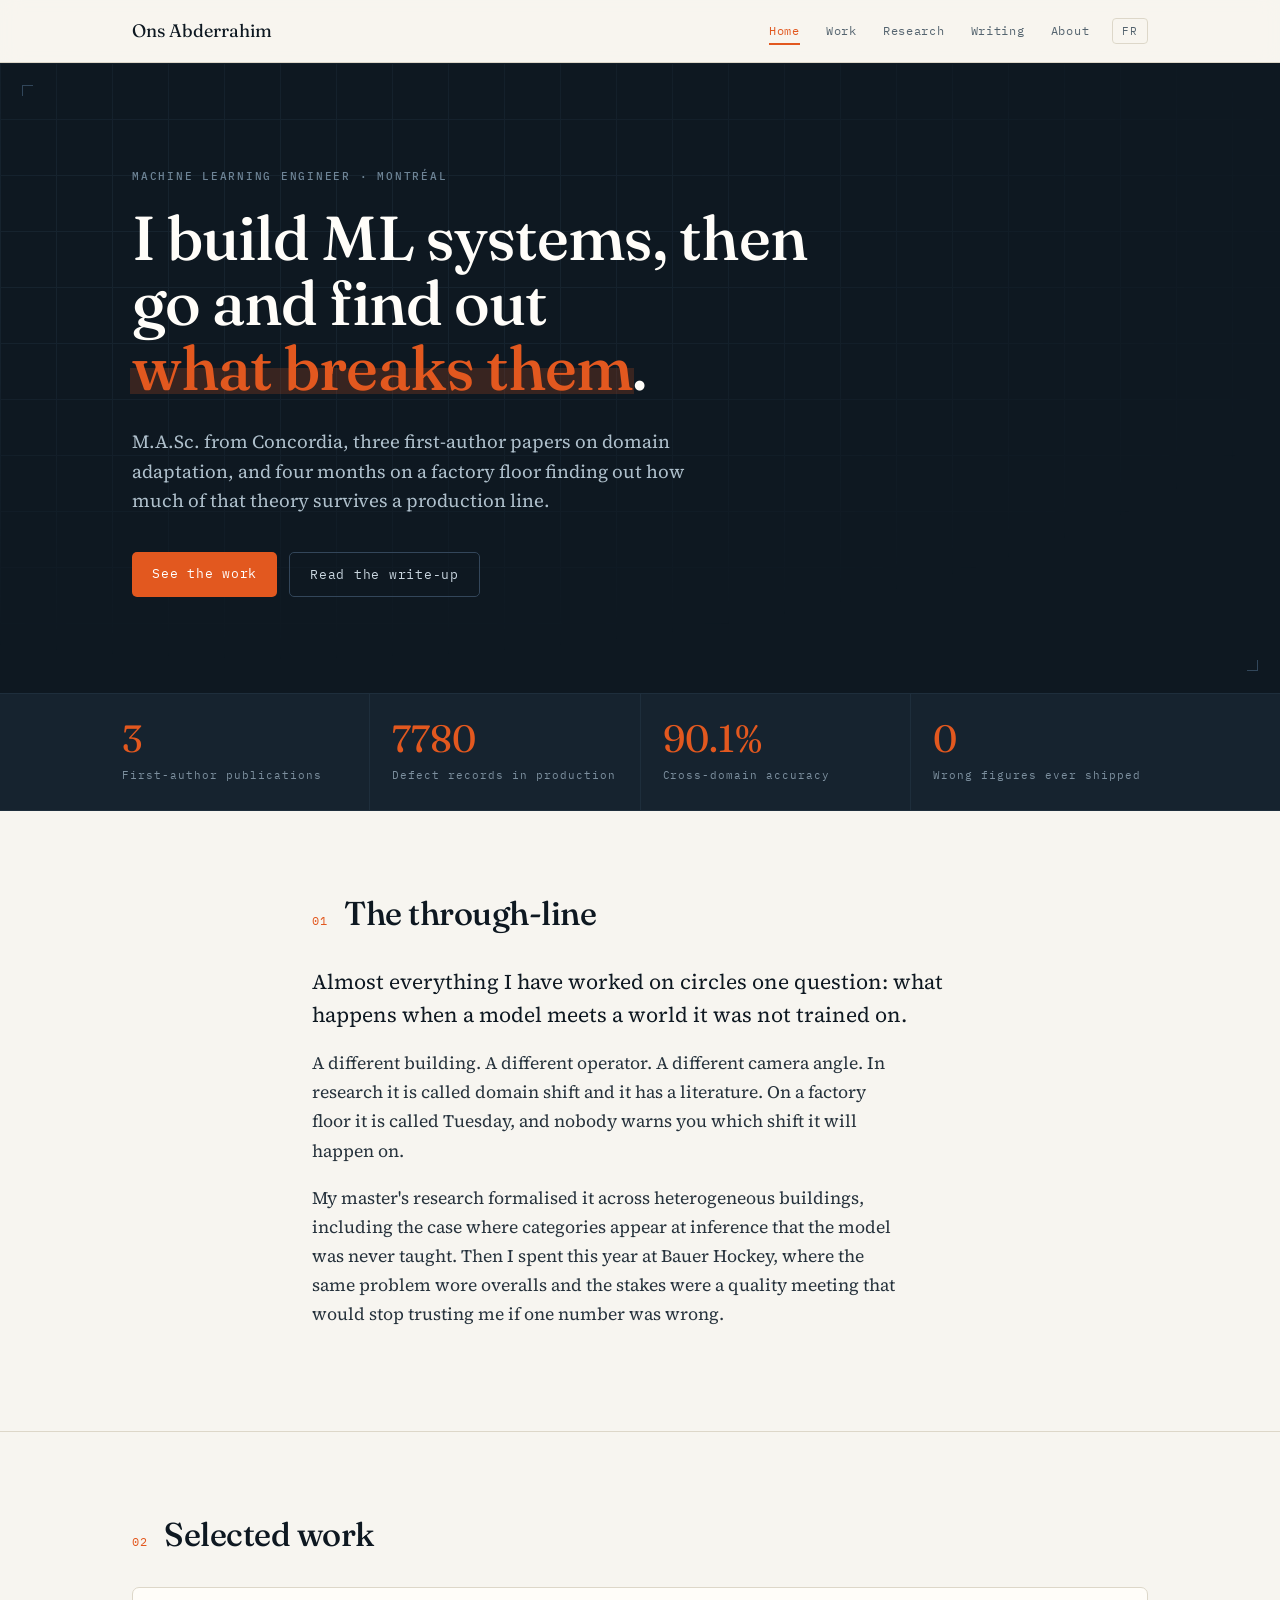
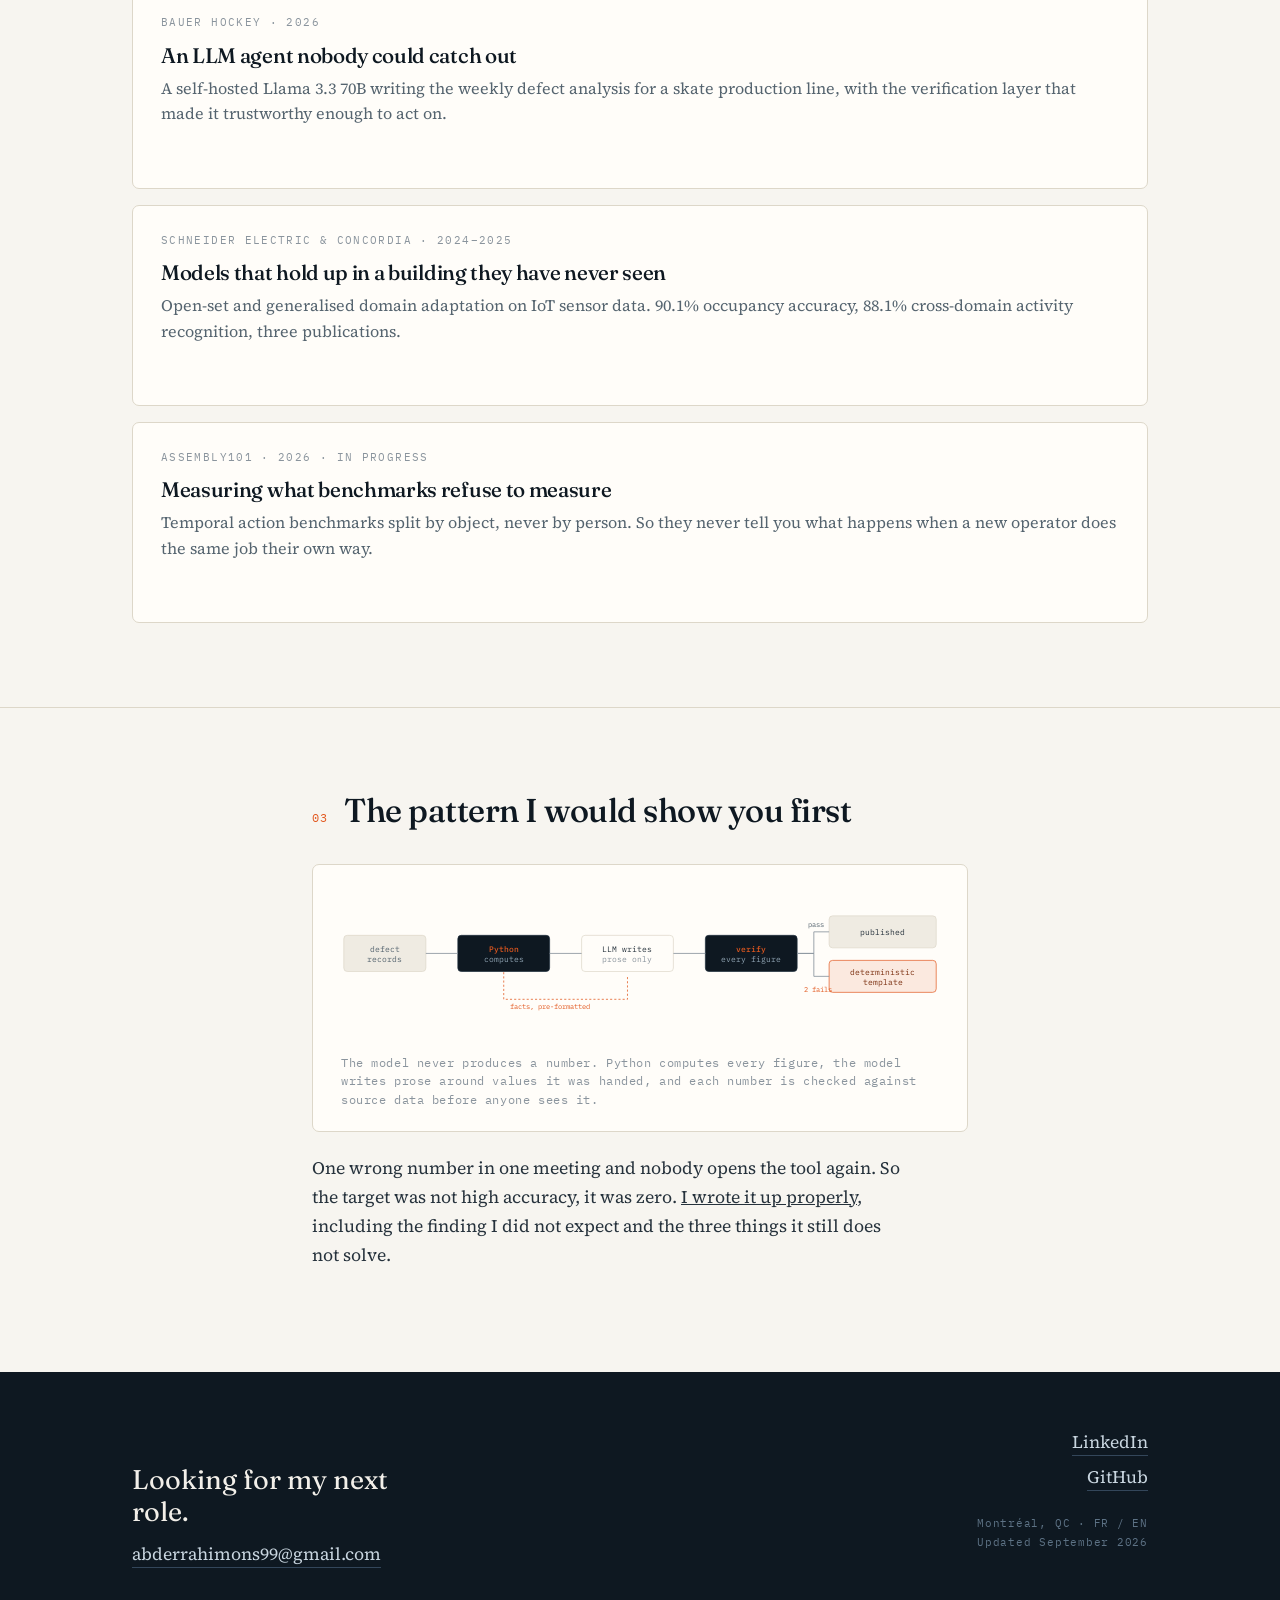
==== index.html @ 412c0dac "Add files via upload" ====
<!DOCTYPE html><html lang="en"><head>
<meta charset="utf-8"><meta name="viewport" content="width=device-width,initial-scale=1">
<title>Ons Abderrahim, Machine Learning Engineer</title><meta name="description" content="ML engineer in Montréal. Domain adaptation research, LLM systems in production, computer vision on factory floors.">
<link rel="preconnect" href="https://fonts.googleapis.com"><link rel="preconnect" href="https://fonts.gstatic.com" crossorigin>
<link href="https://fonts.googleapis.com/css2?family=Fraunces:opsz,wght@9..144,400..600&family=IBM+Plex+Mono:wght@400;500&family=Source+Serif+4:opsz,wght@8..60,400;600&display=swap" rel="stylesheet">
<link rel="stylesheet" href="style.css"></head><body>
<header class="head"><div class="wrap">
  <a class="brand" href="index.html">Ons Abderrahim</a>
  <nav class="nav">
    <a href="index.html">Home</a><a href="work.html">Work</a><a href="research.html">Research</a>
    <a href="writing.html">Writing</a><a href="about.html">About</a>
    <button id="lang">FR</button>
  </nav>
</div></header>
<section class="hero"><span class="tick tl"></span><span class="tick br"></span><div class="wrap">
  <p class="lab" data-en>Machine learning engineer &middot; Montréal</p>
  <p class="lab" data-fr>Ingénieure en apprentissage automatique &middot; Montréal</p>
  <h1 data-en>I build ML systems, then go and find out <span class="sw">what breaks them</span>.</h1>
  <h1 data-fr>Je construis des systèmes ML, puis je vais découvrir <span class="sw">ce qui les casse</span>.</h1>
  <p class="dek" data-en>M.A.Sc. from Concordia, three first-author papers on domain adaptation, and four months on a factory floor finding out how much of that theory survives a production line.</p>
  <p class="dek" data-fr>M.A.Sc. de Concordia, trois publications en première auteure sur l'adaptation de domaine, et quatre mois sur un plancher d'usine à constater ce qui survit d'une telle théorie face à une ligne de production.</p>
  <div class="cta">
    <a class="btn btn-a" href="work.html" data-en>See the work</a><a class="btn btn-a" href="work.html" data-fr>Voir les travaux</a>
    <a class="btn btn-b" href="writing.html" data-en>Read the write-up</a><a class="btn btn-b" href="writing.html" data-fr>Lire l'article</a>
  </div>
</div></section>

<section class="stats" style="padding:0"><div class="wrap" style="padding-left:0;padding-right:0"><div class="grid">
  <div class="stat"><div class="n"><span data-to="3">3</span></div><div class="t" data-en>First-author publications</div><div class="t" data-fr>Publications, première auteure</div></div>
  <div class="stat"><div class="n"><span data-to="7780">7,780</span></div><div class="t" data-en>Defect records in production</div><div class="t" data-fr>Enregistrements en production</div></div>
  <div class="stat"><div class="n"><span data-to="90.1" data-suf="%">90.1%</span></div><div class="t" data-en>Cross-domain accuracy</div><div class="t" data-fr>Précision inter-domaines</div></div>
  <div class="stat"><div class="n"><span data-to="0">0</span></div><div class="t" data-en>Wrong figures ever shipped</div><div class="t" data-fr>Chiffres erronés livrés</div></div>
</div></div></section>

<main>
<section><div class="wrap narrow">
  <div class="shead"><span class="idx">01</span><h2 data-en>The through-line</h2><h2 data-fr>Le fil conducteur</h2></div>
  <p class="lead" data-en>Almost everything I have worked on circles one question: what happens when a model meets a world it was not trained on.</p>
  <p class="lead" data-fr>Presque tout ce sur quoi j'ai travaillé tourne autour d'une même question : que se passe-t-il quand un modèle rencontre un monde pour lequel il n'a pas été entraîné.</p>
  <p data-en>A different building. A different operator. A different camera angle. In research it is called domain shift and it has a literature. On a factory floor it is called Tuesday, and nobody warns you which shift it will happen on.</p>
  <p data-fr>Un autre bâtiment. Un autre opérateur. Un autre angle de caméra. En recherche, on appelle ça le décalage de domaine et il existe une littérature là-dessus. Sur un plancher d'usine, on appelle ça mardi, et personne ne vous prévient sur quel quart ça va arriver.</p>
  <p data-en>My master's research formalised it across heterogeneous buildings, including the case where categories appear at inference that the model was never taught. Then I spent this year at Bauer Hockey, where the same problem wore overalls and the stakes were a quality meeting that would stop trusting me if one number was wrong.</p>
  <p data-fr>Mes travaux de maîtrise l'ont formalisé sur des bâtiments hétérogènes, y compris le cas où des catégories jamais enseignées apparaissent à l'inférence. Puis j'ai passé cette année chez Bauer Hockey, où le même problème portait une salopette et où l'enjeu était une réunion qualité qui cesserait de me faire confiance au premier chiffre erroné.</p>
</div></section>

<section><div class="wrap">
  <div class="shead"><span class="idx">02</span><h2 data-en>Selected work</h2><h2 data-fr>Travaux choisis</h2></div>
  <div class="cards">
    <a class="card" href="work.html#bauer">
      <div class="k">Bauer Hockey &middot; 2026</div>
      <h3 data-en>An LLM agent nobody could catch out</h3><h3 data-fr>Un agent LLM qu'on ne pouvait prendre en défaut</h3>
      <p data-en>A self-hosted Llama 3.3 70B writing the weekly defect analysis for a skate production line, with the verification layer that made it trustworthy enough to act on.</p>
      <p data-fr>Un Llama 3.3 70B auto-hébergé rédigeant l'analyse hebdomadaire des défauts d'une ligne de production, avec la couche de vérification qui l'a rendu assez fiable pour qu'on agisse dessus.</p>
      <div class="go" data-en>Read the case study &rarr;</div><div class="go" data-fr>Lire l'étude de cas &rarr;</div>
    </a>
    <a class="card" href="work.html#schneider">
      <div class="k">Schneider Electric &amp; Concordia &middot; 2024&ndash;2025</div>
      <h3 data-en>Models that hold up in a building they have never seen</h3><h3 data-fr>Des modèles qui tiennent dans un bâtiment jamais vu</h3>
      <p data-en>Open-set and generalised domain adaptation on IoT sensor data. 90.1% occupancy accuracy, 88.1% cross-domain activity recognition, three publications.</p>
      <p data-fr>Adaptation de domaine ouverte et généralisée sur données capteurs IoT. 90,1 % en occupation, 88,1 % en reconnaissance d'activités inter-domaines, trois publications.</p>
      <div class="go" data-en>Read the case study &rarr;</div><div class="go" data-fr>Lire l'étude de cas &rarr;</div>
    </a>
    <a class="card" href="work.html#assembly">
      <div class="k">Assembly101 &middot; 2026 &middot; <span data-en>in progress</span><span data-fr>en cours</span></div>
      <h3 data-en>Measuring what benchmarks refuse to measure</h3><h3 data-fr>Mesurer ce que les benchmarks refusent de mesurer</h3>
      <p data-en>Temporal action benchmarks split by object, never by person. So they never tell you what happens when a new operator does the same job their own way.</p>
      <p data-fr>Les benchmarks d'actions temporelles se découpent par objet, jamais par personne. Ils ne disent donc rien de ce qui arrive quand un nouvel opérateur fait le même travail à sa façon.</p>
      <div class="go" data-en>Read the case study &rarr;</div><div class="go" data-fr>Lire l'étude de cas &rarr;</div>
    </a>
  </div>
</div></section>

<section><div class="wrap narrow">
  <div class="shead"><span class="idx">03</span><h2 data-en>The pattern I would show you first</h2><h2 data-fr>Le patron que je montrerais en premier</h2></div>
  <figure class="fig">
<svg viewBox="0 0 860 190" xmlns="http://www.w3.org/2000/svg" role="img" aria-label="Verification loop">
  <g font-family="IBM Plex Mono, monospace" font-size="11.5">
    <rect x="4" y="58" width="118" height="52" rx="5" fill="#EFEBE2" stroke="#DDD7C9"/>
    <text x="63" y="82" text-anchor="middle" fill="#55646F">defect</text>
    <text x="63" y="97" text-anchor="middle" fill="#55646F">records</text>

    <rect x="168" y="58" width="132" height="52" rx="5" fill="#0E1821" stroke="#1E2E3C"/>
    <text x="234" y="82" text-anchor="middle" fill="#E2581F" font-weight="500">Python</text>
    <text x="234" y="97" text-anchor="middle" fill="#8FA3B2">computes</text>

    <rect x="346" y="58" width="132" height="52" rx="5" fill="#FFFDF9" stroke="#DDD7C9"/>
    <text x="412" y="82" text-anchor="middle" fill="#26323C">LLM writes</text>
    <text x="412" y="97" text-anchor="middle" fill="#8A949D">prose only</text>

    <rect x="524" y="58" width="132" height="52" rx="5" fill="#0E1821" stroke="#1E2E3C"/>
    <text x="590" y="82" text-anchor="middle" fill="#E2581F" font-weight="500">verify</text>
    <text x="590" y="97" text-anchor="middle" fill="#8FA3B2">every figure</text>

    <rect x="702" y="30" width="154" height="46" rx="5" fill="#EFEBE2" stroke="#DDD7C9"/>
    <text x="779" y="58" text-anchor="middle" fill="#26323C">published</text>

    <rect x="702" y="94" width="154" height="46" rx="5" fill="#FBE9DF" stroke="#E2581F"/>
    <text x="779" y="115" text-anchor="middle" fill="#7A2E0E">deterministic</text>
    <text x="779" y="130" text-anchor="middle" fill="#7A2E0E">template</text>

    <g class="draw" stroke="#8A949D" stroke-width="1.2" fill="none">
      <path d="M122 84 H168"/><path d="M300 84 H346"/><path d="M478 84 H524"/>
      <path d="M656 84 H680 V53 H702"/><path d="M656 84 H680 V117 H702"/>
    </g>
    <g class="fade">
      <text x="672" y="46" fill="#55646F" font-size="10.5">pass</text>
      <text x="666" y="140" fill="#E2581F" font-size="10.5">2 fails</text>
      <path d="M412 118 V150 H234 V110" stroke="#E2581F" stroke-width="1.1" fill="none" stroke-dasharray="3 3"/>
      <text x="300" y="164" text-anchor="middle" fill="#E2581F" font-size="10.5">facts, pre-formatted</text>
    </g>
  </g>
</svg>
<figcaption data-en>The model never produces a number. Python computes every figure, the model writes prose around values it was handed, and each number is checked against source data before anyone sees it.</figcaption>
<figcaption data-fr>Le modèle ne produit jamais un nombre. Python calcule chaque chiffre, le modèle écrit la prose autour de valeurs qu'on lui donne, et chaque nombre est vérifié contre les données sources avant d'être vu.</figcaption>
</figure>
  <p data-en>One wrong number in one meeting and nobody opens the tool again. So the target was not high accuracy, it was zero. <a href="writing.html">I wrote it up properly</a>, including the finding I did not expect and the three things it still does not solve.</p>
  <p data-fr>Un seul chiffre erroné en réunion et plus personne n'ouvre l'outil. L'objectif n'était donc pas une haute précision, mais zéro. <a href="writing.html">J'en ai fait un article</a>, incluant la découverte inattendue et les trois choses que ça ne règle toujours pas.</p>
</div></section>
</main>
<footer><div class="wrap"><div class="fgrid">
  <div>
    <p class="big" data-en>Looking for my next role.</p>
    <p class="big" data-fr>À la recherche de mon prochain poste.</p>
    <p style="margin:0"><a href="mailto:abderrahimons99@gmail.com">abderrahimons99@gmail.com</a></p>
  </div>
  <div style="text-align:right">
    <p style="margin:0 0 6px"><a href="https://www.linkedin.com/in/ons-abderrahim">LinkedIn</a></p>
    <p style="margin:0 0 6px"><a href="https://github.com/ons-abderrahim">GitHub</a></p>
    <p class="meta">Montréal, QC &middot; FR / EN<br>Updated September 2026</p>
  </div>
</div></div></footer>
<script src="app.js"></script></body></html>
---- style.css ----
/* ===================================================================
   Ons Abderrahim — portfolio
   Blueprint palette. Fraunces display / IBM Plex Mono / system serif.
   =================================================================== */
:root{
  --ink:#0E1821; --ink-2:#16232F; --line:#1E2E3C;
  --paper:#F7F5F0; --paper-2:#EFEBE2; --rule:#DDD7C9;
  --body:#26323C; --mid:#55646F; --muted:#8A949D;
  --sig:#E2581F; --sig-2:#B8420F; --sig-soft:#FBE9DF;
  --blue:#2E6F8E;
  --disp:'Fraunces',Georgia,serif;
  --txt:'Source Serif 4',Georgia,serif;
  --mono:'IBM Plex Mono',ui-monospace,Menlo,monospace;
  --max:1080px;
}
*{box-sizing:border-box}
html{-webkit-text-size-adjust:100%;scroll-behavior:smooth}
body{margin:0;background:var(--paper);color:var(--body);
  font:17.5px/1.66 var(--txt);font-variation-settings:"opsz" 14}
.wrap{max-width:var(--max);margin:0 auto;padding:0 32px}
.narrow{max-width:720px}
img,svg{max-width:100%}

h1,h2,h3{font-family:var(--disp);font-weight:500;letter-spacing:-.015em;line-height:1.14;
  font-variation-settings:"SOFT" 0,"WONK" 1,"opsz" 40}
a{color:inherit}

/* ---------- label / mono ---------- */
.lab{display:block;font-family:var(--mono);font-size:11px;letter-spacing:.16em;text-transform:uppercase;
  color:var(--muted);font-weight:500}
.lab-sig{color:var(--sig)}

/* ================= HEADER ================= */
.head{position:sticky;top:0;z-index:40;background:rgba(247,245,240,.88);
  backdrop-filter:saturate(1.4) blur(10px);border-bottom:1px solid var(--rule)}
.head .wrap{display:flex;align-items:center;justify-content:space-between;height:62px;gap:26px}
.brand{font-family:var(--disp);font-size:18px;text-decoration:none;color:var(--ink);
  font-variation-settings:"WONK" 1;white-space:nowrap}
.brand:hover{color:var(--sig)}
.nav{display:flex;align-items:center;gap:4px;flex-wrap:wrap}
.nav a{font-family:var(--mono);font-size:12px;letter-spacing:.06em;color:var(--mid);
  text-decoration:none;padding:7px 11px;border-radius:4px;position:relative;transition:color .2s,background .2s}
.nav a:hover{color:var(--ink);background:var(--paper-2)}
.nav a.on{color:var(--sig)}
.nav a.on::after{content:"";position:absolute;left:11px;right:11px;bottom:3px;height:1.5px;background:var(--sig)}
#lang{font-family:var(--mono);font-size:11px;letter-spacing:.08em;cursor:pointer;
  background:none;border:1px solid var(--rule);color:var(--mid);padding:5px 9px;border-radius:4px;
  margin-left:8px;transition:.2s}
#lang:hover{border-color:var(--sig);color:var(--sig)}

/* ================= HERO ================= */
.hero{background:var(--ink);color:#F2EFE9;position:relative;overflow:hidden;
  padding:104px 0 96px;border-bottom:1px solid var(--line)}
.hero::before{content:"";position:absolute;inset:0;opacity:.5;
  background-image:linear-gradient(var(--line) 1px,transparent 1px),
                   linear-gradient(90deg,var(--line) 1px,transparent 1px);
  background-size:56px 56px;
  mask-image:radial-gradient(120% 90% at 22% 30%,#000 20%,transparent 72%);
  -webkit-mask-image:radial-gradient(120% 90% at 22% 30%,#000 20%,transparent 72%)}
.hero .wrap{position:relative}
.hero .lab{color:#6E8496}
.hero h1{font-size:clamp(34px,5.4vw,62px);line-height:1.05;color:#FFFDF9;margin:20px 0 0;max-width:17ch}
.hero h1 .sw{color:var(--sig);display:inline-block;position:relative}
.hero h1 .sw::after{content:"";position:absolute;left:-2px;right:-2px;bottom:.1em;height:.42em;
  background:rgba(226,88,31,.2);transform:scaleX(0);transform-origin:left;
  animation:sweep .8s cubic-bezier(.2,.7,.3,1) .5s forwards;z-index:-1}
@keyframes sweep{to{transform:scaleX(1)}}
.hero .dek{font-size:18.5px;line-height:1.62;color:#AFC0CC;max-width:56ch;margin:26px 0 0}
.hero .cta{margin:36px 0 0;display:flex;gap:12px;flex-wrap:wrap}
.btn{font-family:var(--mono);font-size:12.5px;letter-spacing:.06em;text-decoration:none;
  padding:11px 20px;border-radius:5px;transition:.22s;display:inline-block}
.btn-a{background:var(--sig);color:#fff}
.btn-a:hover{background:var(--sig-2);transform:translateY(-1px)}
.btn-b{border:1px solid #33465A;color:#C9D6E0}
.btn-b:hover{border-color:var(--sig);color:var(--sig)}

/* corner ticks */
.tick{position:absolute;width:11px;height:11px;border-color:#31465A;border-style:solid;border-width:0}
.tick.tl{top:22px;left:22px;border-top-width:1px;border-left-width:1px}
.tick.br{bottom:22px;right:22px;border-bottom-width:1px;border-right-width:1px}

/* ================= STATS ================= */
.stats{background:var(--ink-2);color:#DCE6EC;border-bottom:1px solid var(--line)}
.stats .grid{display:flex;flex-wrap:wrap;gap:1px;background:var(--line)}
.stat{background:var(--ink-2);padding:26px 22px;flex:1 1 200px;min-width:180px}
.stat .n{font-family:var(--disp);font-size:38px;line-height:1;color:var(--sig);
  font-variation-settings:"WONK" 1}
.stat .t{font-family:var(--mono);font-size:11px;letter-spacing:.09em;color:#7C8F9E;margin-top:9px;line-height:1.5}

/* ================= SECTIONS ================= */
main section{padding:84px 0}
main section + section{border-top:1px solid var(--rule)}
.shead{display:flex;align-items:baseline;margin:0 0 34px}
.shead .idx{margin-right:16px}
.shead h2{font-size:clamp(25px,3vw,33px);margin:0;color:var(--ink)}
.shead .idx{font-family:var(--mono);font-size:11.5px;color:var(--sig);letter-spacing:.1em}
p{margin:0 0 18px;max-width:66ch}
.lead{font-size:21px;line-height:1.55;color:var(--ink)}
.num{color:var(--sig);font-weight:600;font-variant-numeric:tabular-nums}
.muted{color:var(--muted)}

/* ================= CARDS ================= */
.cards{display:flex;flex-direction:column;gap:16px}
.card{display:block;text-decoration:none;color:inherit;background:#FFFDF9;
  border:1px solid var(--rule);border-radius:7px;padding:26px 28px;position:relative;overflow:hidden;
  transition:transform .32s cubic-bezier(.2,.7,.3,1),box-shadow .32s,border-color .32s}
.card::before{content:"";position:absolute;inset:0 auto 0 0;width:3px;background:var(--sig);
  transform:scaleY(0);transform-origin:top;transition:transform .36s cubic-bezier(.2,.7,.3,1)}
.card:hover{transform:translateY(-4px);box-shadow:0 18px 40px -22px rgba(14,24,33,.4);border-color:#CFC8B7}
.card:hover::before{transform:scaleY(1)}
.card .k{font-family:var(--mono);font-size:10.5px;letter-spacing:.13em;color:var(--muted);text-transform:uppercase}
.card h3{font-size:21px;line-height:1.2;margin:11px 0 8px;color:var(--ink)}
.card:hover h3{color:var(--sig)}
.card p{margin:0;color:var(--mid);font-size:16px;line-height:1.58;max-width:none}
.card .go{font-family:var(--mono);font-size:11.5px;color:var(--sig);margin-top:16px;
  opacity:0;transform:translateX(-5px);transition:.3s}
.card:hover .go{opacity:1;transform:none}

/* ================= DIAGRAM ================= */
.fig{background:#FFFDF9;border:1px solid var(--rule);border-radius:7px;padding:30px 28px 22px;margin:0 0 22px}
.fig figcaption{font-family:var(--mono);font-size:11.5px;color:var(--muted);
  letter-spacing:.05em;margin-top:18px;line-height:1.6}
.js .draw{stroke-dasharray:600;stroke-dashoffset:600;transition:stroke-dashoffset 1.4s cubic-bezier(.3,.7,.3,1)}
.js .in .draw{stroke-dashoffset:0}
.js .fade{opacity:0;transition:opacity .6s ease .5s}
.js .in .fade{opacity:1}

/* ================= CASE ================= */
.case{padding:0 0 66px;margin:0 0 66px;border-bottom:1px solid var(--rule)}
.case:last-child{border:0;margin:0;padding:0}
.case .k{font-family:var(--mono);font-size:11px;letter-spacing:.14em;color:var(--sig);text-transform:uppercase}
.case h2{font-size:clamp(26px,3.2vw,36px);line-height:1.12;margin:12px 0 8px;color:var(--ink);max-width:20ch}
.case .role{color:var(--muted);font-size:15.5px;margin:0 0 26px}
.blk{margin:26px 0 0;padding-left:22px;border-left:2px solid var(--rule);transition:border-color .3s}
.blk:hover{border-left-color:var(--sig)}
.blk .lab{margin:0 0 9px;display:block}
blockquote{margin:26px 0;padding:20px 24px;background:var(--sig-soft);border-radius:6px;
  border-left:3px solid var(--sig);font-size:19px;line-height:1.55;color:#7A2E0E}
blockquote p{margin:0;max-width:none}
.stack{font-family:var(--mono);font-size:11.5px;color:var(--muted);line-height:1.9;
  margin-top:26px;padding-top:18px;border-top:1px solid var(--rule);letter-spacing:.03em}

/* ================= CODE ================= */
pre{background:var(--ink);color:#C9D6E0;border-radius:7px;padding:20px 22px;overflow-x:auto;
  font-family:var(--mono);font-size:12.5px;line-height:1.75;margin:0 0 20px;border:1px solid var(--line)}
.c-k{color:#E2581F}.c-s{color:#8FB88C}.c-c{color:#5D6F7D;font-style:italic}.c-f{color:#79A9C4}
code{font-family:var(--mono);font-size:.9em;background:var(--paper-2);padding:2px 5px;border-radius:3px}
pre code{background:none;padding:0}

/* ================= LISTS ================= */
.pub{padding:22px 0;border-bottom:1px solid var(--rule);transition:padding-left .3s}
.pub:hover{padding-left:12px}
.pub:last-child{border:0}
.pub .t{font-family:var(--disp);font-size:19px;color:var(--ink);line-height:1.3}
.pub .v{font-family:var(--mono);font-size:11.5px;color:var(--muted);margin-top:7px;letter-spacing:.04em}
.row{display:flex;gap:24px;padding:15px 0;border-bottom:1px solid var(--rule)}
.row .k{flex:0 0 150px}
.row:last-child{border:0}
.row .k{font-family:var(--mono);font-size:11px;letter-spacing:.11em;text-transform:uppercase;color:var(--muted);padding-top:4px}
.row .v{max-width:64ch}
.row .v p{margin:0}

/* ================= FOOTER ================= */
footer{background:var(--ink);color:#8FA3B2;padding:56px 0 48px;margin-top:0}
footer a{color:#C9D6E0;text-decoration:none;border-bottom:1px solid #33465A;padding-bottom:1px}
footer a:hover{color:var(--sig);border-color:var(--sig)}
footer .fgrid{display:flex;justify-content:space-between;gap:30px;flex-wrap:wrap;align-items:flex-end}
footer .big{font-family:var(--disp);line-height:1.18;font-size:27px;color:#F2EFE9;margin:0 0 12px;max-width:16ch}
footer .meta{font-family:var(--mono);font-size:11px;letter-spacing:.07em;color:#5D7285;margin-top:22px}

/* ================= MOTION ================= */
.js .rise{opacity:0;transform:translateY(18px);
  transition:opacity .66s cubic-bezier(.2,.7,.3,1),transform .66s cubic-bezier(.2,.7,.3,1)}
.js .rise.in{opacity:1;transform:none}
#prog{position:fixed;top:0;left:0;height:2px;width:0;background:var(--sig);z-index:60;transition:width .08s linear}
@keyframes fadeUp{from{opacity:0;transform:translateY(20px)}to{opacity:1;transform:none}}
.hero .lab{animation:fadeUp .7s cubic-bezier(.2,.7,.3,1) both}
.hero h1{animation:fadeUp .8s cubic-bezier(.2,.7,.3,1) .08s both}
.hero .dek{animation:fadeUp .8s cubic-bezier(.2,.7,.3,1) .2s both}
.hero .cta{animation:fadeUp .8s cubic-bezier(.2,.7,.3,1) .32s both}

/* ================= BILINGUAL ================= */
[data-fr]{display:none !important}
body.fr [data-en]{display:none !important}
body.fr [data-fr]{display:block !important}
body.fr span[data-fr],body.fr em[data-fr],body.fr a[data-fr],body.fr strong[data-fr]{display:inline !important}
span[data-en],em[data-en],a[data-en],strong[data-en]{display:inline !important}

@media(max-width:860px){
  
  .row{display:block}.row .k{margin-bottom:5px}
}
@media(max-width:640px){
  body{font-size:16.5px}
  .head .wrap{height:auto;padding-top:12px;padding-bottom:12px;flex-wrap:wrap}
  .hero{padding:64px 0 58px}
  main section{padding:56px 0}
}
@media (prefers-reduced-motion:reduce){
  *,*::before,*::after{animation:none!important;transition:none!important}
  .rise{opacity:1;transform:none}.draw{stroke-dashoffset:0}.fade{opacity:1}
  .hero h1 .sw::after{transform:scaleX(1)}
}
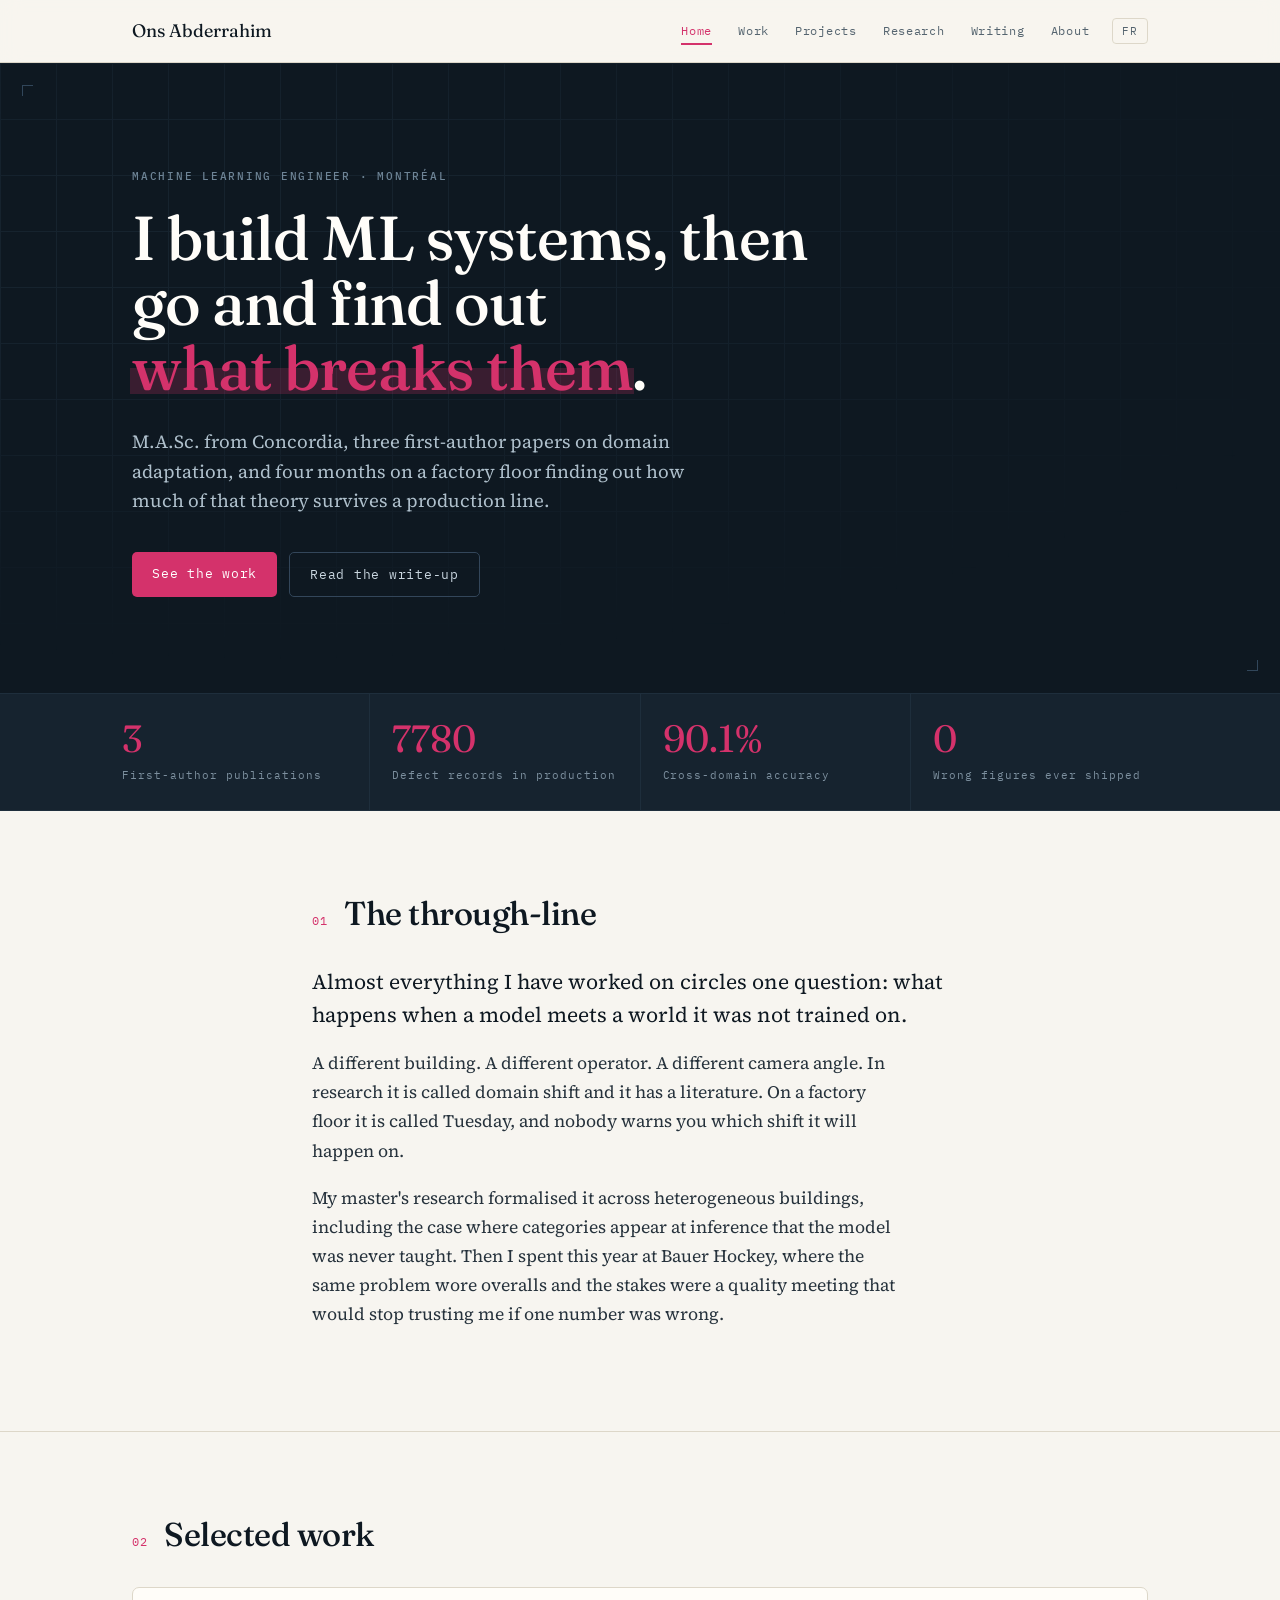
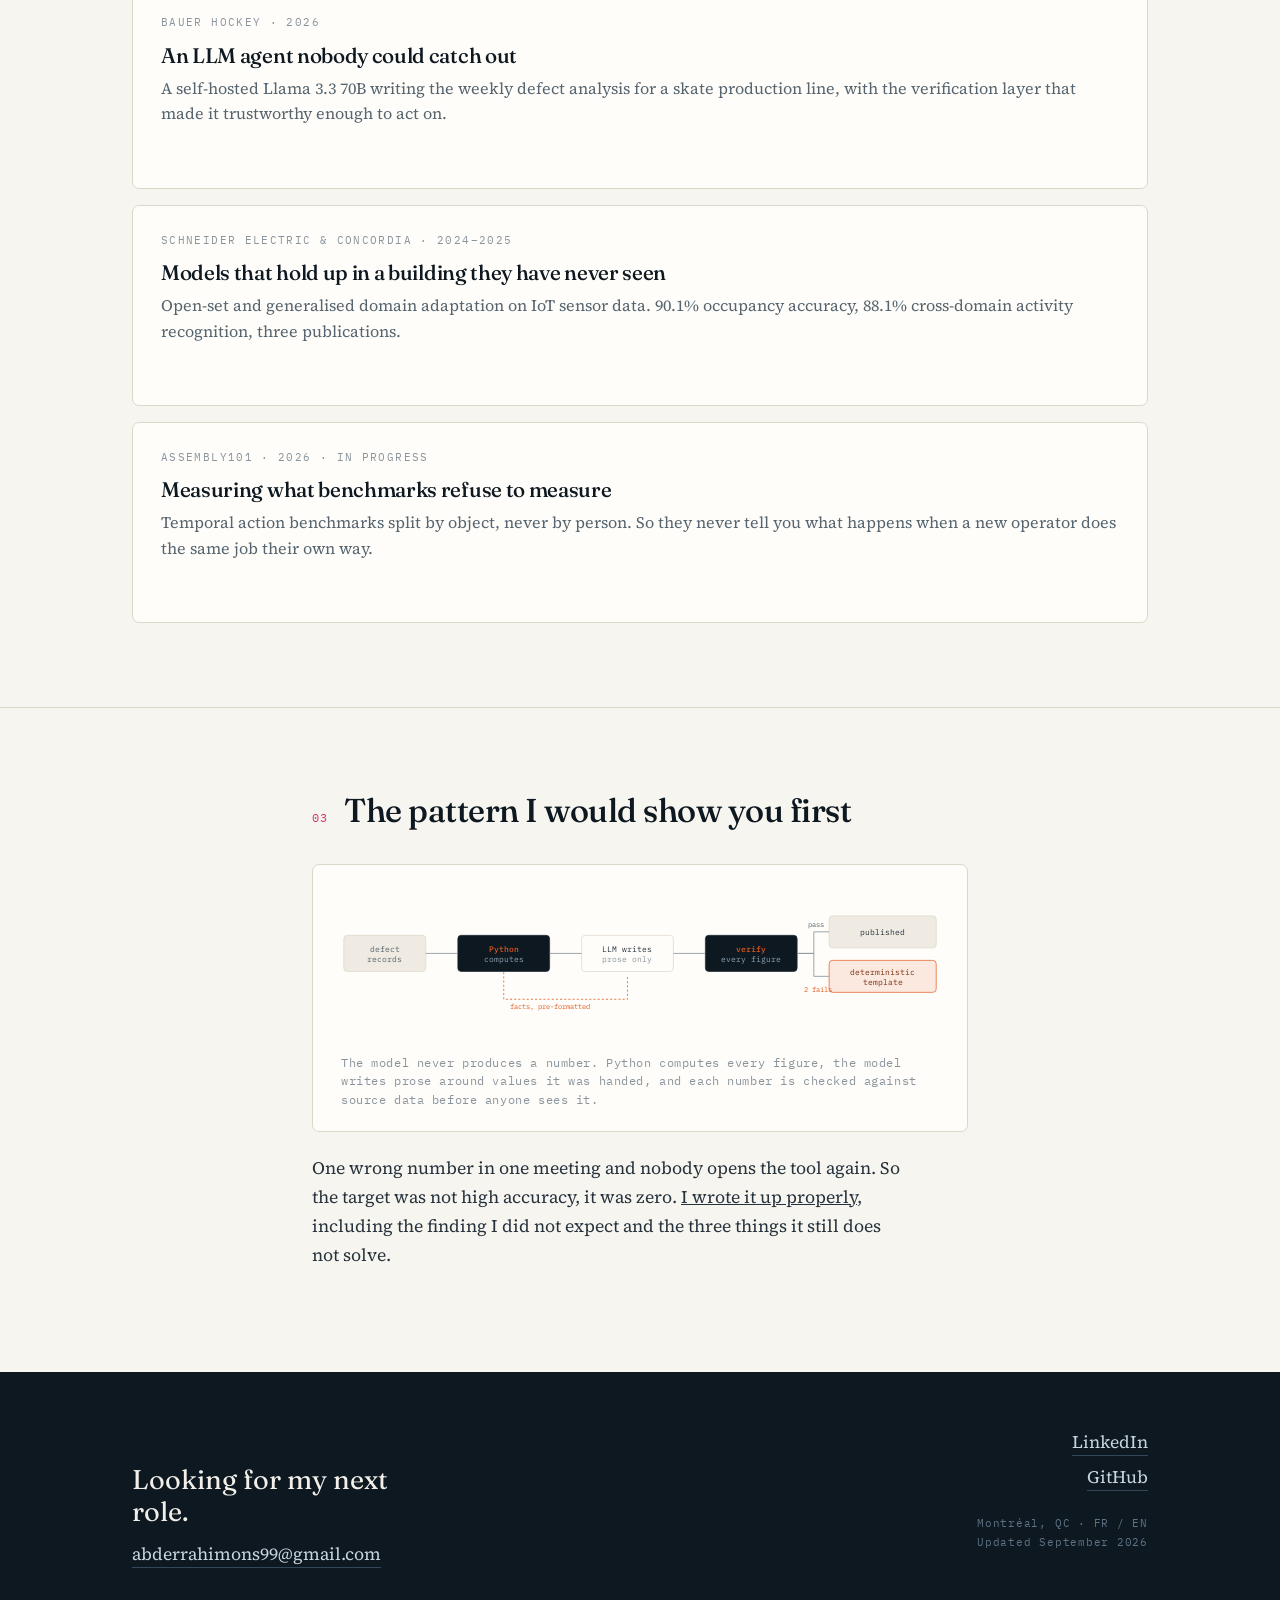
==== commit 328b3caf: "Add files via upload" ====
--- a/index.html
+++ b/index.html
@@ -7,7 +7,7 @@
 <header class="head"><div class="wrap">
   <a class="brand" href="index.html">Ons Abderrahim</a>
   <nav class="nav">
-    <a href="index.html">Home</a><a href="work.html">Work</a><a href="research.html">Research</a>
+    <a href="index.html">Home</a><a href="work.html">Work</a><a href="projects.html">Projects</a><a href="research.html">Research</a>
     <a href="writing.html">Writing</a><a href="about.html">About</a>
     <button id="lang">FR</button>
   </nav>
--- a/style.css
+++ b/style.css
@@ -6,7 +6,7 @@
   --ink:#0E1821; --ink-2:#16232F; --line:#1E2E3C;
   --paper:#F7F5F0; --paper-2:#EFEBE2; --rule:#DDD7C9;
   --body:#26323C; --mid:#55646F; --muted:#8A949D;
-  --sig:#E2581F; --sig-2:#B8420F; --sig-soft:#FBE9DF;
+  --sig:#D4326B; --sig-2:#A8214F; --sig-soft:#FBE7EF;
   --blue:#2E6F8E;
   --disp:'Fraunces',Georgia,serif;
   --txt:'Source Serif 4',Georgia,serif;
@@ -62,7 +62,7 @@
 .hero h1{font-size:clamp(34px,5.4vw,62px);line-height:1.05;color:#FFFDF9;margin:20px 0 0;max-width:17ch}
 .hero h1 .sw{color:var(--sig);display:inline-block;position:relative}
 .hero h1 .sw::after{content:"";position:absolute;left:-2px;right:-2px;bottom:.1em;height:.42em;
-  background:rgba(226,88,31,.2);transform:scaleX(0);transform-origin:left;
+  background:rgba(212,50,107,.22);transform:scaleX(0);transform-origin:left;
   animation:sweep .8s cubic-bezier(.2,.7,.3,1) .5s forwards;z-index:-1}
 @keyframes sweep{to{transform:scaleX(1)}}
 .hero .dek{font-size:18.5px;line-height:1.62;color:#AFC0CC;max-width:56ch;margin:26px 0 0}
@@ -98,6 +98,29 @@
 .lead{font-size:21px;line-height:1.55;color:var(--ink)}
 .num{color:var(--sig);font-weight:600;font-variant-numeric:tabular-nums}
 .muted{color:var(--muted)}
+
+/* ---- project groups ---- */
+.grp{margin:0 0 54px}
+.grp:last-child{margin-bottom:0}
+.grp > .gh{display:flex;align-items:baseline;margin:0 0 20px;
+  padding-bottom:12px;border-bottom:1px solid var(--rule)}
+.grp > .gh h3{font-size:22px;margin:0 14px 0 0;color:var(--ink)}
+.grp > .gh .c{font-family:var(--mono);font-size:11px;color:var(--muted);letter-spacing:.1em}
+.plist{display:flex;flex-direction:column;gap:0}
+.proj{display:block;text-decoration:none;color:inherit;padding:20px 0 20px 20px;
+  border-bottom:1px solid var(--rule);border-left:2px solid transparent;
+  transition:border-color .3s,padding-left .3s,background .3s}
+.proj:last-child{border-bottom:0}
+.proj:hover{border-left-color:var(--sig);padding-left:26px;background:#FFFDF9}
+.proj .ph{display:flex;align-items:baseline;justify-content:space-between;gap:16px;flex-wrap:wrap}
+.proj h4{font-family:var(--disp);font-size:19px;line-height:1.25;margin:0;color:var(--ink);font-weight:500}
+.proj:hover h4{color:var(--sig)}
+.proj .repo{font-family:var(--mono);font-size:11px;color:var(--muted);letter-spacing:.04em;white-space:nowrap}
+.proj:hover .repo{color:var(--sig)}
+.proj p{margin:8px 0 0;color:var(--mid);font-size:15.5px;line-height:1.6;max-width:70ch}
+.proj .tags{font-family:var(--mono);font-size:10.5px;color:var(--muted);margin-top:10px;letter-spacing:.05em}
+.metric{display:inline-block;font-family:var(--mono);font-size:11px;color:var(--sig);
+  background:var(--sig-soft);padding:2px 7px;border-radius:3px;margin-left:8px;letter-spacing:.03em}
 
 /* ================= CARDS ================= */
 .cards{display:flex;flex-direction:column;gap:16px}
@@ -135,7 +158,7 @@
 .blk:hover{border-left-color:var(--sig)}
 .blk .lab{margin:0 0 9px;display:block}
 blockquote{margin:26px 0;padding:20px 24px;background:var(--sig-soft);border-radius:6px;
-  border-left:3px solid var(--sig);font-size:19px;line-height:1.55;color:#7A2E0E}
+  border-left:3px solid var(--sig);font-size:19px;line-height:1.55;color:#7A1739}
 blockquote p{margin:0;max-width:none}
 .stack{font-family:var(--mono);font-size:11.5px;color:var(--muted);line-height:1.9;
   margin-top:26px;padding-top:18px;border-top:1px solid var(--rule);letter-spacing:.03em}
@@ -143,7 +166,7 @@
 /* ================= CODE ================= */
 pre{background:var(--ink);color:#C9D6E0;border-radius:7px;padding:20px 22px;overflow-x:auto;
   font-family:var(--mono);font-size:12.5px;line-height:1.75;margin:0 0 20px;border:1px solid var(--line)}
-.c-k{color:#E2581F}.c-s{color:#8FB88C}.c-c{color:#5D6F7D;font-style:italic}.c-f{color:#79A9C4}
+.c-k{color:#E8639A}.c-s{color:#8FB88C}.c-c{color:#5D6F7D;font-style:italic}.c-f{color:#79A9C4}
 code{font-family:var(--mono);font-size:.9em;background:var(--paper-2);padding:2px 5px;border-radius:3px}
 pre code{background:none;padding:0}
 
@@ -151,8 +174,11 @@
 .pub{padding:22px 0;border-bottom:1px solid var(--rule);transition:padding-left .3s}
 .pub:hover{padding-left:12px}
 .pub:last-child{border:0}
-.pub .t{font-family:var(--disp);font-size:19px;color:var(--ink);line-height:1.3}
-.pub .v{font-family:var(--mono);font-size:11.5px;color:var(--muted);margin-top:7px;letter-spacing:.04em}
+.pub .t{display:block;font-family:var(--disp);font-size:19px;color:var(--ink);line-height:1.3;text-decoration:none}
+.pub a.t:hover{color:var(--sig)}
+.pub .v a{color:var(--sig);text-decoration:none;border-bottom:1px solid var(--sig-soft)}
+.pub .v a:hover{border-bottom-color:var(--sig)}
+.pub .v{display:block;font-family:var(--mono);font-size:11.5px;color:var(--muted);margin-top:8px;letter-spacing:.04em;line-height:1.7}
 .row{display:flex;gap:24px;padding:15px 0;border-bottom:1px solid var(--rule)}
 .row .k{flex:0 0 150px}
 .row:last-child{border:0}
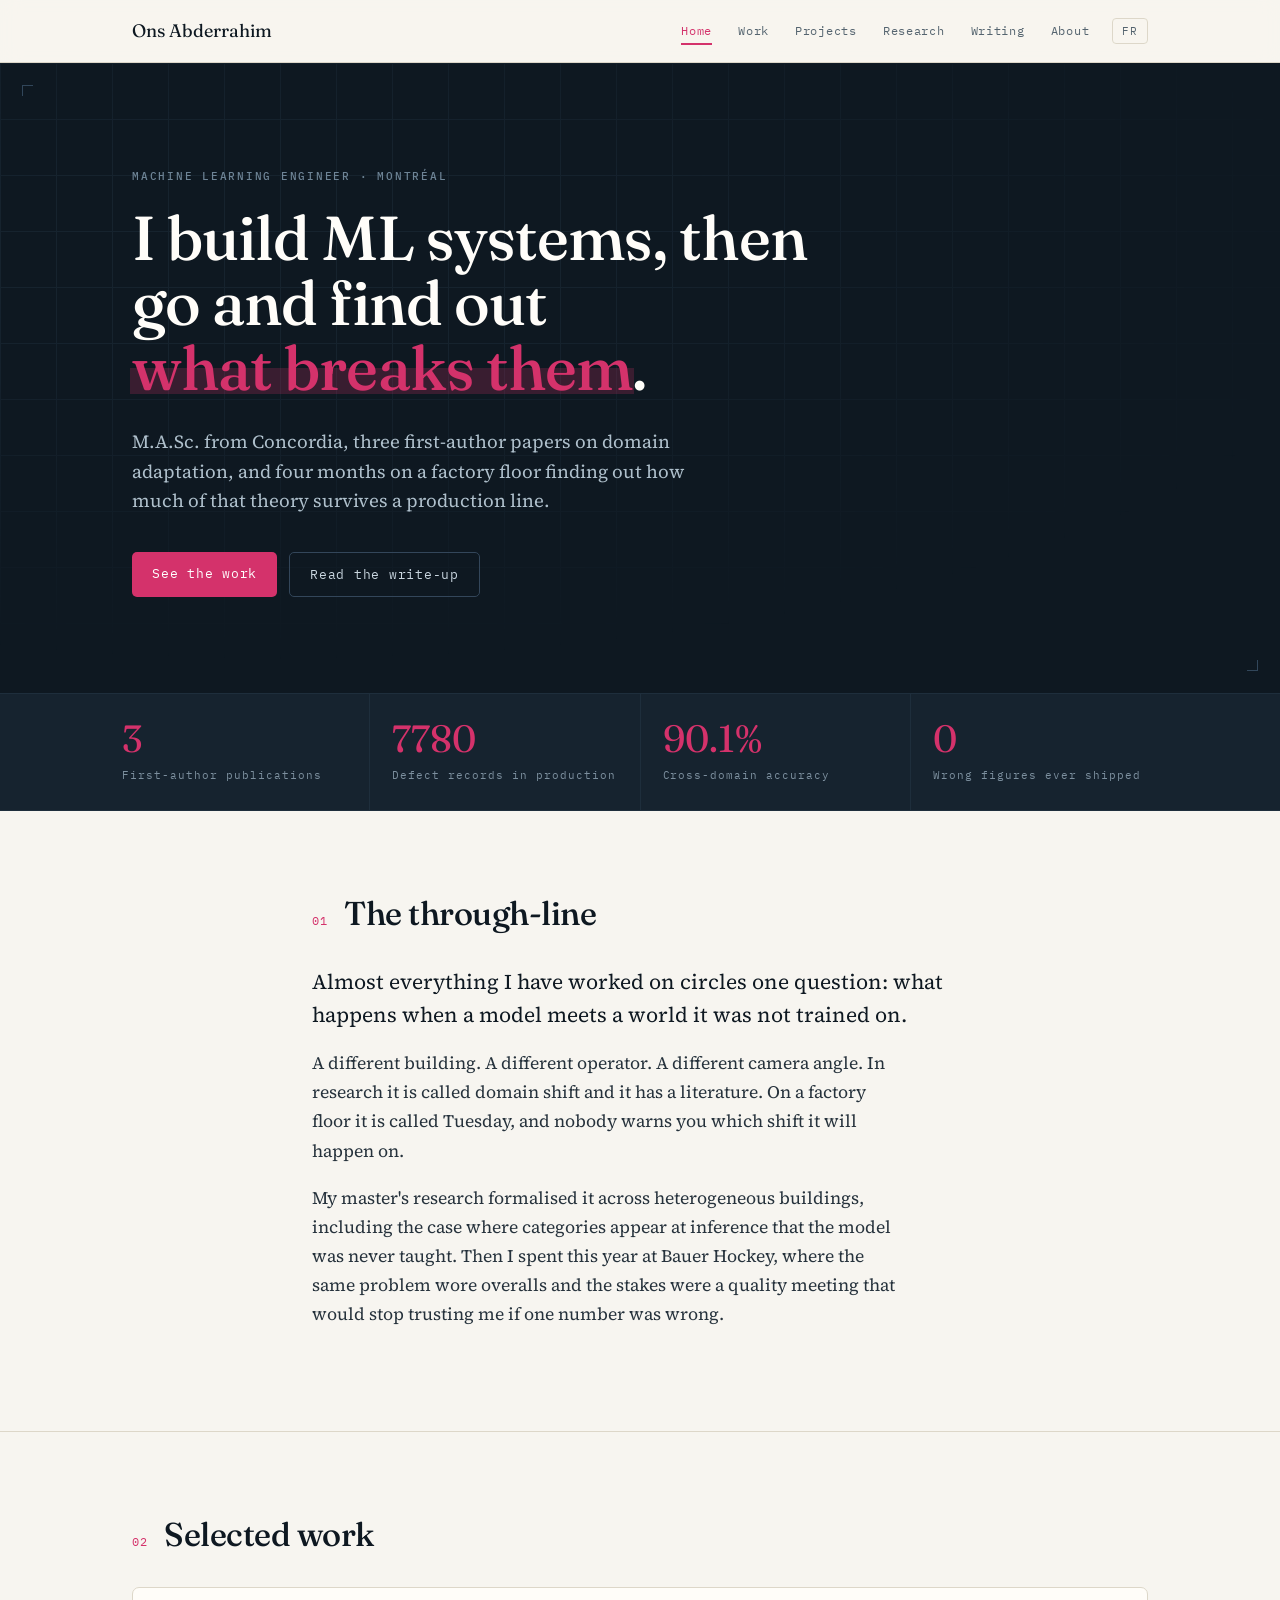
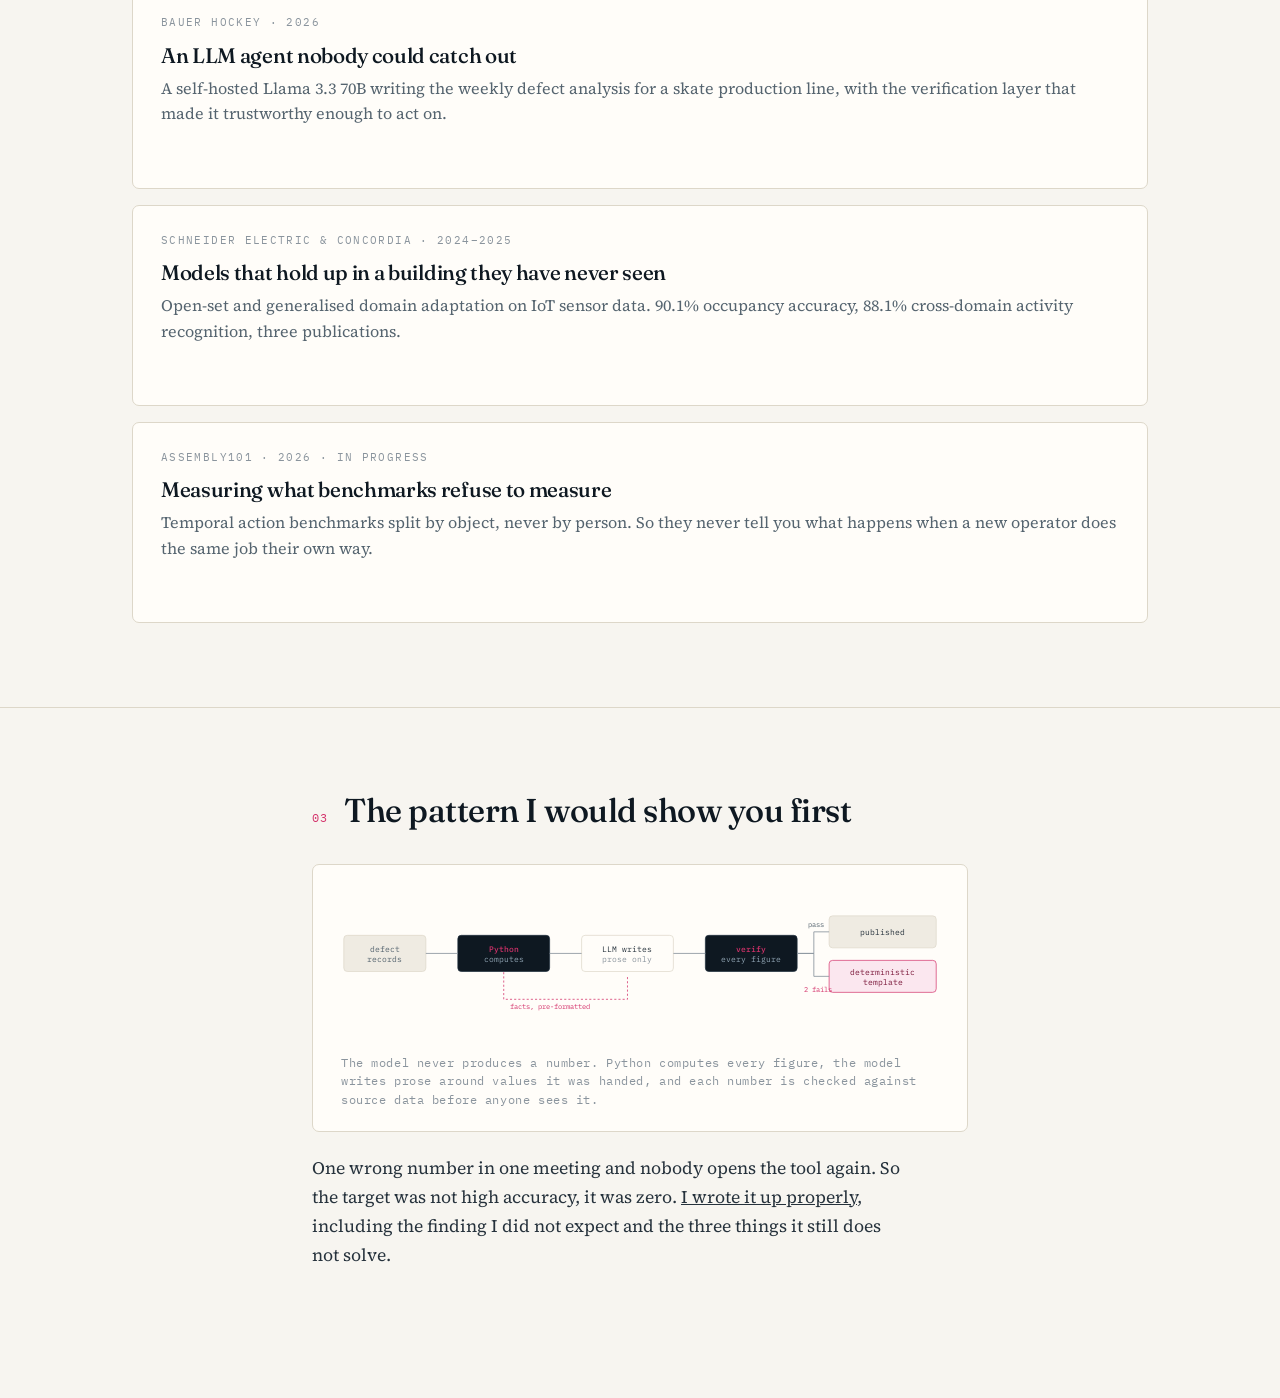
==== commit 7b3de910: "Add files via upload" ====
--- a/index.html
+++ b/index.html
@@ -80,7 +80,7 @@
     <text x="63" y="97" text-anchor="middle" fill="#55646F">records</text>
 
     <rect x="168" y="58" width="132" height="52" rx="5" fill="#0E1821" stroke="#1E2E3C"/>
-    <text x="234" y="82" text-anchor="middle" fill="#E2581F" font-weight="500">Python</text>
+    <text x="234" y="82" text-anchor="middle" fill="#D4326B" font-weight="500">Python</text>
     <text x="234" y="97" text-anchor="middle" fill="#8FA3B2">computes</text>
 
     <rect x="346" y="58" width="132" height="52" rx="5" fill="#FFFDF9" stroke="#DDD7C9"/>
@@ -88,15 +88,15 @@
     <text x="412" y="97" text-anchor="middle" fill="#8A949D">prose only</text>
 
     <rect x="524" y="58" width="132" height="52" rx="5" fill="#0E1821" stroke="#1E2E3C"/>
-    <text x="590" y="82" text-anchor="middle" fill="#E2581F" font-weight="500">verify</text>
+    <text x="590" y="82" text-anchor="middle" fill="#D4326B" font-weight="500">verify</text>
     <text x="590" y="97" text-anchor="middle" fill="#8FA3B2">every figure</text>
 
     <rect x="702" y="30" width="154" height="46" rx="5" fill="#EFEBE2" stroke="#DDD7C9"/>
     <text x="779" y="58" text-anchor="middle" fill="#26323C">published</text>
 
-    <rect x="702" y="94" width="154" height="46" rx="5" fill="#FBE9DF" stroke="#E2581F"/>
-    <text x="779" y="115" text-anchor="middle" fill="#7A2E0E">deterministic</text>
-    <text x="779" y="130" text-anchor="middle" fill="#7A2E0E">template</text>
+    <rect x="702" y="94" width="154" height="46" rx="5" fill="#FBE7EF" stroke="#D4326B"/>
+    <text x="779" y="115" text-anchor="middle" fill="#7A1739">deterministic</text>
+    <text x="779" y="130" text-anchor="middle" fill="#7A1739">template</text>
 
     <g class="draw" stroke="#8A949D" stroke-width="1.2" fill="none">
       <path d="M122 84 H168"/><path d="M300 84 H346"/><path d="M478 84 H524"/>
@@ -104,9 +104,9 @@
     </g>
     <g class="fade">
       <text x="672" y="46" fill="#55646F" font-size="10.5">pass</text>
-      <text x="666" y="140" fill="#E2581F" font-size="10.5">2 fails</text>
-      <path d="M412 118 V150 H234 V110" stroke="#E2581F" stroke-width="1.1" fill="none" stroke-dasharray="3 3"/>
-      <text x="300" y="164" text-anchor="middle" fill="#E2581F" font-size="10.5">facts, pre-formatted</text>
+      <text x="666" y="140" fill="#D4326B" font-size="10.5">2 fails</text>
+      <path d="M412 118 V150 H234 V110" stroke="#D4326B" stroke-width="1.1" fill="none" stroke-dasharray="3 3"/>
+      <text x="300" y="164" text-anchor="middle" fill="#D4326B" font-size="10.5">facts, pre-formatted</text>
     </g>
   </g>
 </svg>
@@ -117,16 +117,4 @@
   <p data-fr>Un seul chiffre erroné en réunion et plus personne n'ouvre l'outil. L'objectif n'était donc pas une haute précision, mais zéro. <a href="writing.html">J'en ai fait un article</a>, incluant la découverte inattendue et les trois choses que ça ne règle toujours pas.</p>
 </div></section>
 </main>
-<footer><div class="wrap"><div class="fgrid">
-  <div>
-    <p class="big" data-en>Looking for my next role.</p>
-    <p class="big" data-fr>À la recherche de mon prochain poste.</p>
-    <p style="margin:0"><a href="mailto:abderrahimons99@gmail.com">abderrahimons99@gmail.com</a></p>
-  </div>
-  <div style="text-align:right">
-    <p style="margin:0 0 6px"><a href="https://www.linkedin.com/in/ons-abderrahim">LinkedIn</a></p>
-    <p style="margin:0 0 6px"><a href="https://github.com/ons-abderrahim">GitHub</a></p>
-    <p class="meta">Montréal, QC &middot; FR / EN<br>Updated September 2026</p>
-  </div>
-</div></div></footer>
 <script src="app.js"></script></body></html>
--- a/style.css
+++ b/style.css
@@ -89,6 +89,7 @@
 
 /* ================= SECTIONS ================= */
 main section{padding:84px 0}
+main > section:last-child{padding-bottom:110px}
 main section + section{border-top:1px solid var(--rule)}
 .shead{display:flex;align-items:baseline;margin:0 0 34px}
 .shead .idx{margin-right:16px}
@@ -186,14 +187,6 @@
 .row .v{max-width:64ch}
 .row .v p{margin:0}
 
-/* ================= FOOTER ================= */
-footer{background:var(--ink);color:#8FA3B2;padding:56px 0 48px;margin-top:0}
-footer a{color:#C9D6E0;text-decoration:none;border-bottom:1px solid #33465A;padding-bottom:1px}
-footer a:hover{color:var(--sig);border-color:var(--sig)}
-footer .fgrid{display:flex;justify-content:space-between;gap:30px;flex-wrap:wrap;align-items:flex-end}
-footer .big{font-family:var(--disp);line-height:1.18;font-size:27px;color:#F2EFE9;margin:0 0 12px;max-width:16ch}
-footer .meta{font-family:var(--mono);font-size:11px;letter-spacing:.07em;color:#5D7285;margin-top:22px}
-
 /* ================= MOTION ================= */
 .js .rise{opacity:0;transform:translateY(18px);
   transition:opacity .66s cubic-bezier(.2,.7,.3,1),transform .66s cubic-bezier(.2,.7,.3,1)}
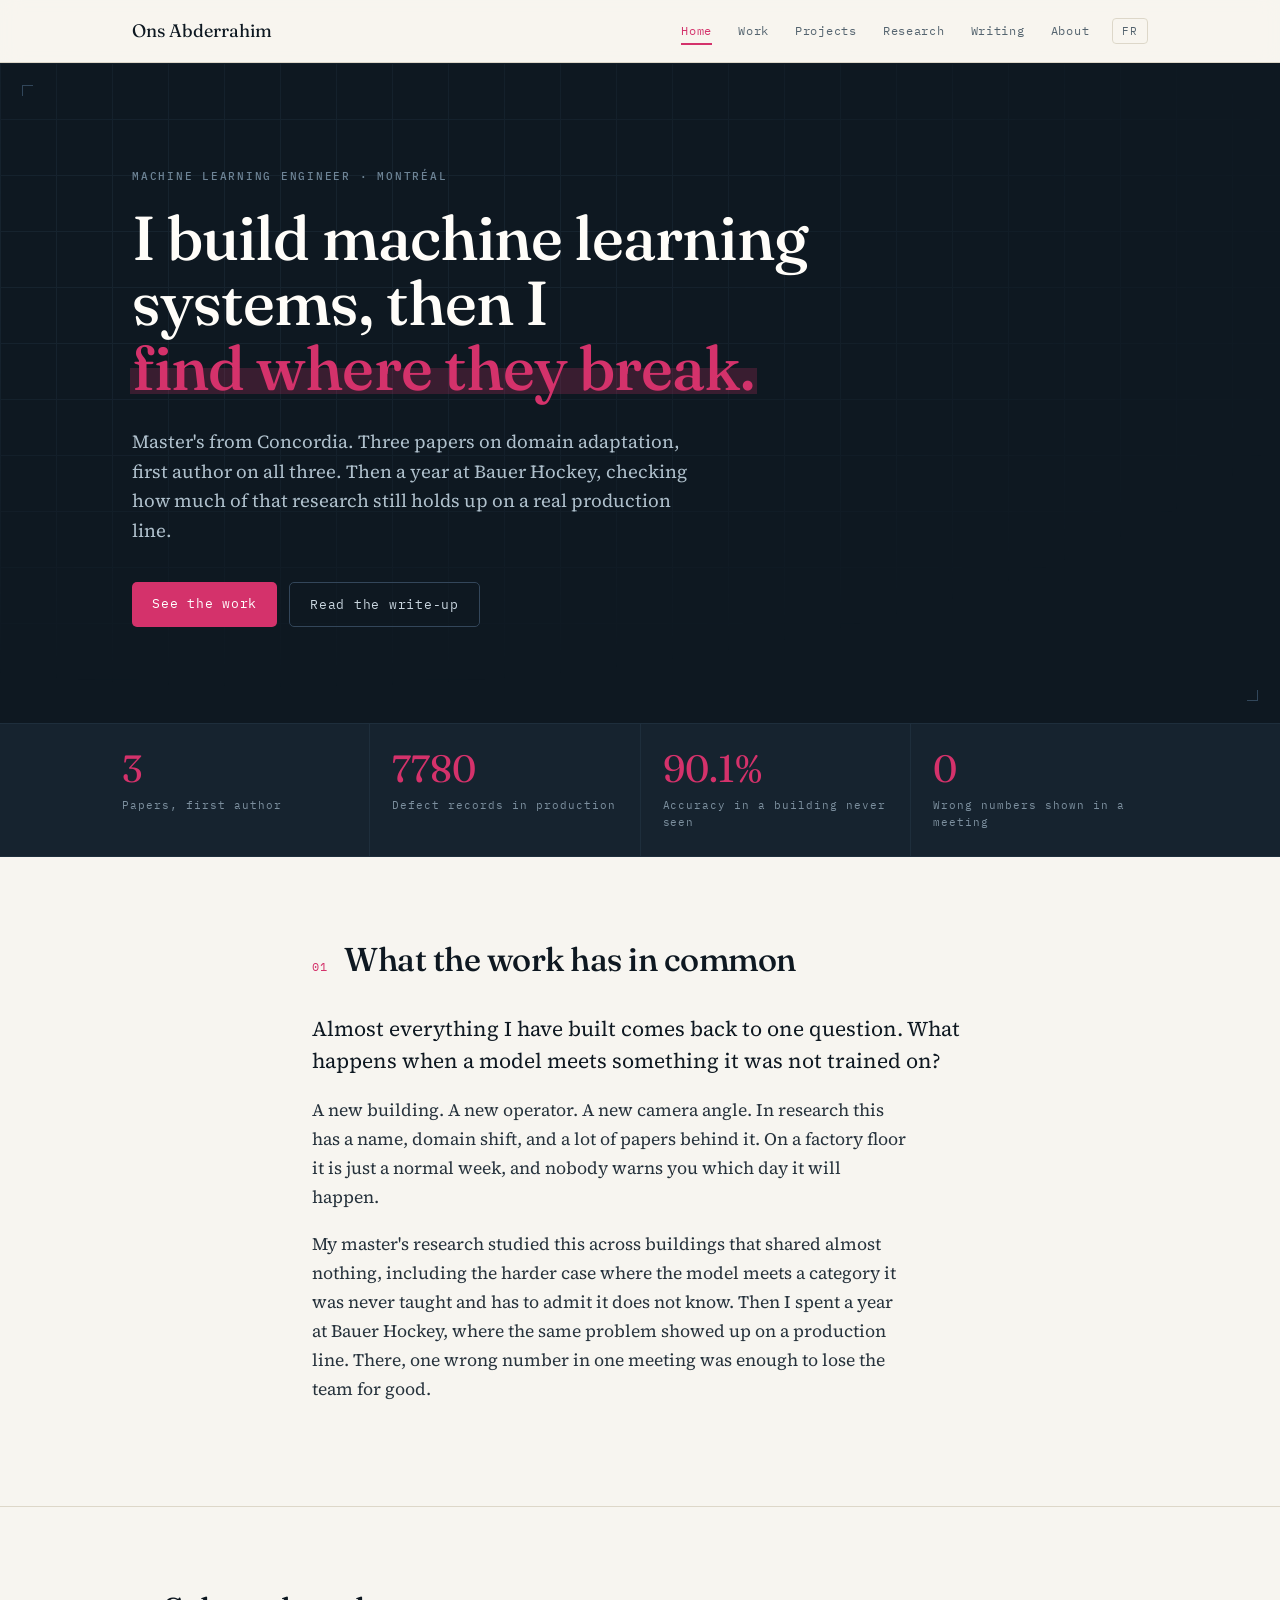
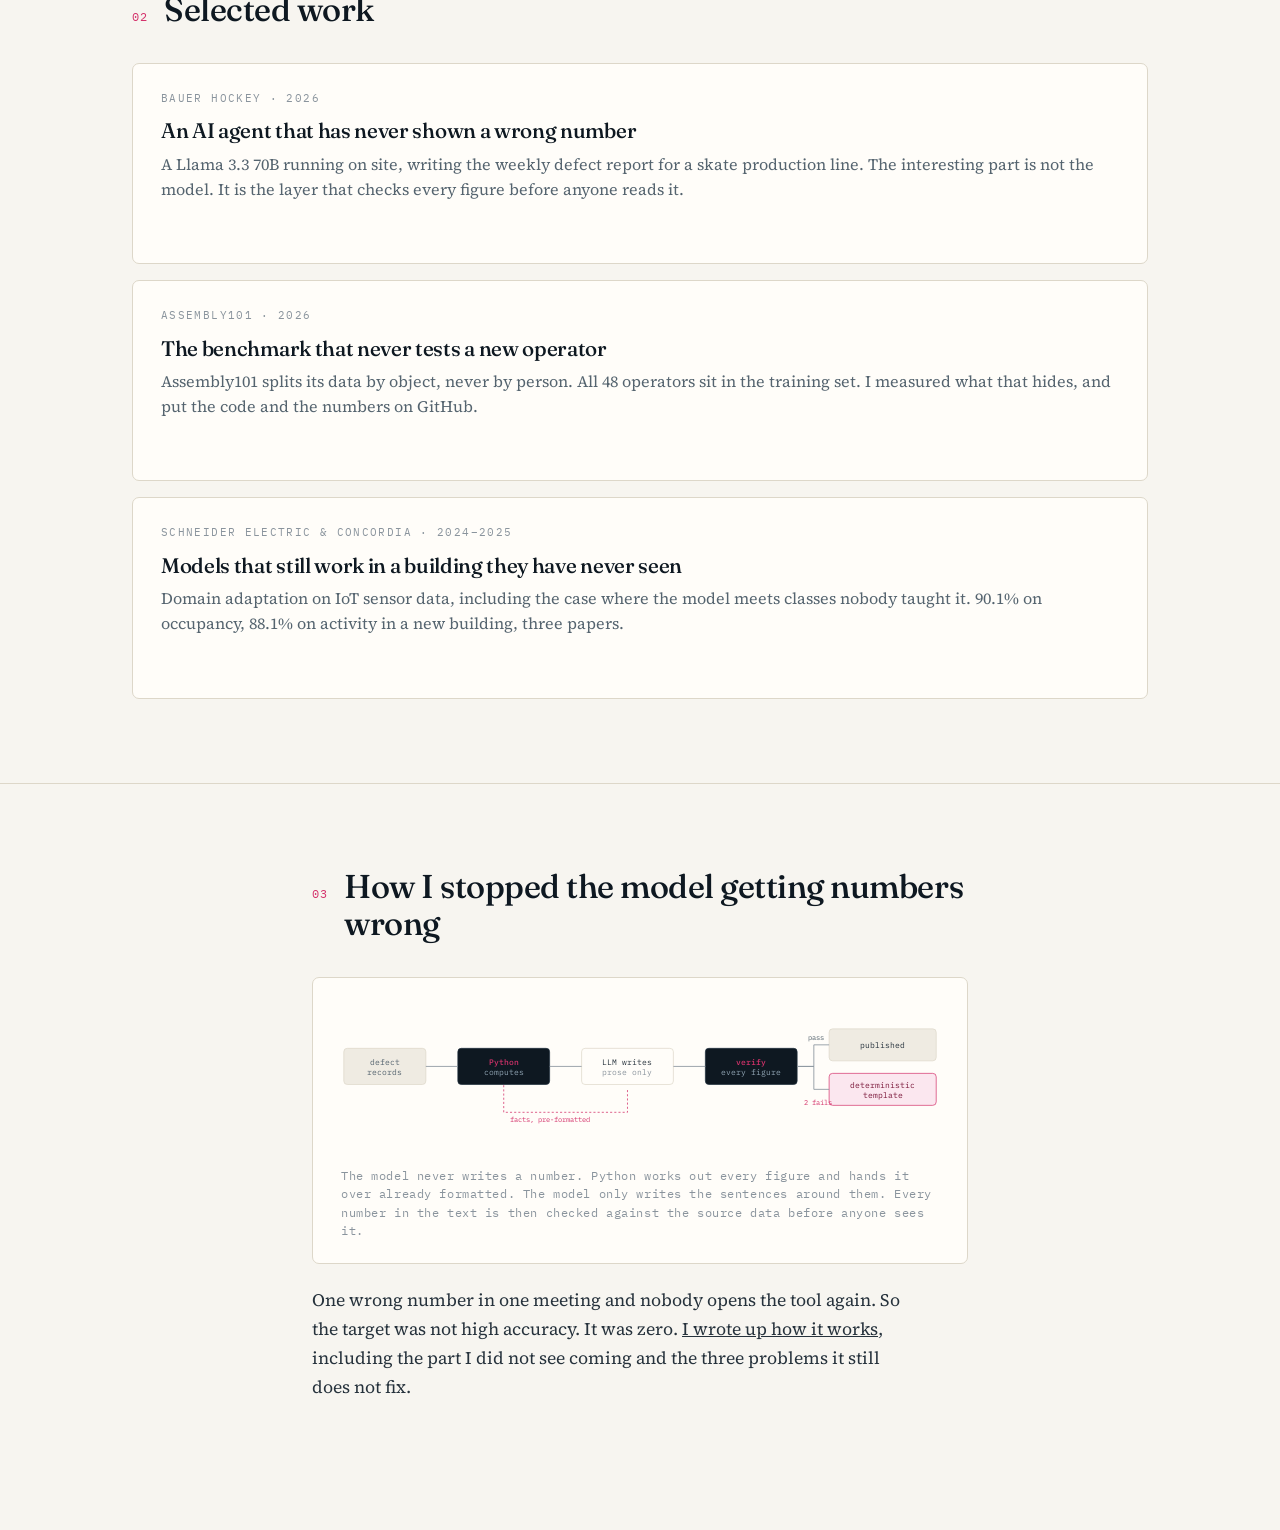
==== commit 8d2d121c: "Add files via upload" ====
--- a/index.html
+++ b/index.html
@@ -1,6 +1,6 @@
 <!DOCTYPE html><html lang="en"><head>
 <meta charset="utf-8"><meta name="viewport" content="width=device-width,initial-scale=1">
-<title>Ons Abderrahim, Machine Learning Engineer</title><meta name="description" content="ML engineer in Montréal. Domain adaptation research, LLM systems in production, computer vision on factory floors.">
+<title>Ons Abderrahim, Machine Learning Engineer</title><meta name="description" content="Machine learning engineer in Montréal. Domain adaptation research, an LLM agent running in production, and honest evaluation of computer vision benchmarks.">
 <link rel="preconnect" href="https://fonts.googleapis.com"><link rel="preconnect" href="https://fonts.gstatic.com" crossorigin>
 <link href="https://fonts.googleapis.com/css2?family=Fraunces:opsz,wght@9..144,400..600&family=IBM+Plex+Mono:wght@400;500&family=Source+Serif+4:opsz,wght@8..60,400;600&display=swap" rel="stylesheet">
 <link rel="stylesheet" href="style.css"></head><body>
@@ -15,10 +15,10 @@
 <section class="hero"><span class="tick tl"></span><span class="tick br"></span><div class="wrap">
   <p class="lab" data-en>Machine learning engineer &middot; Montréal</p>
   <p class="lab" data-fr>Ingénieure en apprentissage automatique &middot; Montréal</p>
-  <h1 data-en>I build ML systems, then go and find out <span class="sw">what breaks them</span>.</h1>
-  <h1 data-fr>Je construis des systèmes ML, puis je vais découvrir <span class="sw">ce qui les casse</span>.</h1>
-  <p class="dek" data-en>M.A.Sc. from Concordia, three first-author papers on domain adaptation, and four months on a factory floor finding out how much of that theory survives a production line.</p>
-  <p class="dek" data-fr>M.A.Sc. de Concordia, trois publications en première auteure sur l'adaptation de domaine, et quatre mois sur un plancher d'usine à constater ce qui survit d'une telle théorie face à une ligne de production.</p>
+  <h1 data-en>I build machine learning systems, then I <span class="sw">find where they break.</span></h1>
+  <h1 data-fr>Je construis des systèmes d'apprentissage automatique, puis <span class="sw">je cherche où ils cassent.</span></h1>
+  <p class="dek" data-en>Master's from Concordia. Three papers on domain adaptation, first author on all three. Then a year at Bauer Hockey, checking how much of that research still holds up on a real production line.</p>
+  <p class="dek" data-fr>Maîtrise à Concordia. Trois articles sur l'adaptation de domaine, première auteure des trois. Puis un an chez Bauer Hockey, à vérifier ce qui tient de cette recherche sur une vraie ligne de production.</p>
   <div class="cta">
     <a class="btn btn-a" href="work.html" data-en>See the work</a><a class="btn btn-a" href="work.html" data-fr>Voir les travaux</a>
     <a class="btn btn-b" href="writing.html" data-en>Read the write-up</a><a class="btn btn-b" href="writing.html" data-fr>Lire l'article</a>
@@ -26,21 +26,21 @@
 </div></section>
 
 <section class="stats" style="padding:0"><div class="wrap" style="padding-left:0;padding-right:0"><div class="grid">
-  <div class="stat"><div class="n"><span data-to="3">3</span></div><div class="t" data-en>First-author publications</div><div class="t" data-fr>Publications, première auteure</div></div>
-  <div class="stat"><div class="n"><span data-to="7780">7,780</span></div><div class="t" data-en>Defect records in production</div><div class="t" data-fr>Enregistrements en production</div></div>
-  <div class="stat"><div class="n"><span data-to="90.1" data-suf="%">90.1%</span></div><div class="t" data-en>Cross-domain accuracy</div><div class="t" data-fr>Précision inter-domaines</div></div>
-  <div class="stat"><div class="n"><span data-to="0">0</span></div><div class="t" data-en>Wrong figures ever shipped</div><div class="t" data-fr>Chiffres erronés livrés</div></div>
+  <div class="stat"><div class="n"><span data-to="3">3</span></div><div class="t" data-en>Papers, first author</div><div class="t" data-fr>Articles, première auteure</div></div>
+  <div class="stat"><div class="n"><span data-to="7780">7,780</span></div><div class="t" data-en>Defect records in production</div><div class="t" data-fr>Enregistrements de défauts en production</div></div>
+  <div class="stat"><div class="n"><span data-to="90.1" data-suf="%">90.1%</span></div><div class="t" data-en>Accuracy in a building never seen</div><div class="t" data-fr>Précision dans un bâtiment jamais vu</div></div>
+  <div class="stat"><div class="n"><span data-to="0">0</span></div><div class="t" data-en>Wrong numbers shown in a meeting</div><div class="t" data-fr>Chiffres erronés montrés en réunion</div></div>
 </div></div></section>
 
 <main>
 <section><div class="wrap narrow">
-  <div class="shead"><span class="idx">01</span><h2 data-en>The through-line</h2><h2 data-fr>Le fil conducteur</h2></div>
-  <p class="lead" data-en>Almost everything I have worked on circles one question: what happens when a model meets a world it was not trained on.</p>
-  <p class="lead" data-fr>Presque tout ce sur quoi j'ai travaillé tourne autour d'une même question : que se passe-t-il quand un modèle rencontre un monde pour lequel il n'a pas été entraîné.</p>
-  <p data-en>A different building. A different operator. A different camera angle. In research it is called domain shift and it has a literature. On a factory floor it is called Tuesday, and nobody warns you which shift it will happen on.</p>
-  <p data-fr>Un autre bâtiment. Un autre opérateur. Un autre angle de caméra. En recherche, on appelle ça le décalage de domaine et il existe une littérature là-dessus. Sur un plancher d'usine, on appelle ça mardi, et personne ne vous prévient sur quel quart ça va arriver.</p>
-  <p data-en>My master's research formalised it across heterogeneous buildings, including the case where categories appear at inference that the model was never taught. Then I spent this year at Bauer Hockey, where the same problem wore overalls and the stakes were a quality meeting that would stop trusting me if one number was wrong.</p>
-  <p data-fr>Mes travaux de maîtrise l'ont formalisé sur des bâtiments hétérogènes, y compris le cas où des catégories jamais enseignées apparaissent à l'inférence. Puis j'ai passé cette année chez Bauer Hockey, où le même problème portait une salopette et où l'enjeu était une réunion qualité qui cesserait de me faire confiance au premier chiffre erroné.</p>
+  <div class="shead"><span class="idx">01</span><h2 data-en>What the work has in common</h2><h2 data-fr>Ce que les travaux ont en commun</h2></div>
+  <p class="lead" data-en>Almost everything I have built comes back to one question. What happens when a model meets something it was not trained on?</p>
+  <p class="lead" data-fr>Presque tout ce que j'ai construit revient à une seule question. Que se passe-t-il quand un modèle rencontre quelque chose pour quoi il n'a pas été entraîné ?</p>
+  <p data-en>A new building. A new operator. A new camera angle. In research this has a name, domain shift, and a lot of papers behind it. On a factory floor it is just a normal week, and nobody warns you which day it will happen.</p>
+  <p data-fr>Un nouveau bâtiment. Un nouvel opérateur. Un nouvel angle de caméra. En recherche, ça porte un nom, le décalage de domaine, et beaucoup d'articles s'y consacrent. En usine, c'est une semaine ordinaire, et personne ne vous prévient du jour où ça arrivera.</p>
+  <p data-en>My master's research studied this across buildings that shared almost nothing, including the harder case where the model meets a category it was never taught and has to admit it does not know. Then I spent a year at Bauer Hockey, where the same problem showed up on a production line. There, one wrong number in one meeting was enough to lose the team for good.</p>
+  <p data-fr>Mes travaux de maîtrise ont étudié ça sur des bâtiments n'ayant presque rien en commun, y compris le cas plus difficile où le modèle rencontre une catégorie jamais apprise et doit admettre qu'il ne sait pas. Puis j'ai passé un an chez Bauer Hockey, où le même problème est apparu sur une ligne de production. Là, un seul chiffre erroné en réunion suffisait à perdre l'équipe pour de bon.</p>
 </div></section>
 
 <section><div class="wrap">
@@ -48,30 +48,30 @@
   <div class="cards">
     <a class="card" href="work.html#bauer">
       <div class="k">Bauer Hockey &middot; 2026</div>
-      <h3 data-en>An LLM agent nobody could catch out</h3><h3 data-fr>Un agent LLM qu'on ne pouvait prendre en défaut</h3>
-      <p data-en>A self-hosted Llama 3.3 70B writing the weekly defect analysis for a skate production line, with the verification layer that made it trustworthy enough to act on.</p>
-      <p data-fr>Un Llama 3.3 70B auto-hébergé rédigeant l'analyse hebdomadaire des défauts d'une ligne de production, avec la couche de vérification qui l'a rendu assez fiable pour qu'on agisse dessus.</p>
+      <h3 data-en>An AI agent that has never shown a wrong number</h3><h3 data-fr>Un agent IA qui n'a jamais affiché un chiffre erroné</h3>
+      <p data-en>A Llama 3.3 70B running on site, writing the weekly defect report for a skate production line. The interesting part is not the model. It is the layer that checks every figure before anyone reads it.</p>
+      <p data-fr>Un Llama 3.3 70B hébergé sur site, qui rédige le rapport hebdomadaire des défauts d'une ligne de production de patins. L'intéressant n'est pas le modèle. C'est la couche qui vérifie chaque chiffre avant que quiconque le lise.</p>
+      <div class="go" data-en>Read the case study &rarr;</div><div class="go" data-fr>Lire l'étude de cas &rarr;</div>
+    </a>
+    <a class="card" href="work.html#assembly">
+      <div class="k">Assembly101 &middot; 2026</div>
+      <h3 data-en>The benchmark that never tests a new operator</h3><h3 data-fr>Le benchmark qui ne teste jamais un nouvel opérateur</h3>
+      <p data-en>Assembly101 splits its data by object, never by person. All 48 operators sit in the training set. I measured what that hides, and put the code and the numbers on GitHub.</p>
+      <p data-fr>Assembly101 découpe ses données par objet, jamais par personne. Les 48 opérateurs sont tous dans l'entraînement. J'ai mesuré ce que ça cache, et publié le code et les chiffres sur GitHub.</p>
       <div class="go" data-en>Read the case study &rarr;</div><div class="go" data-fr>Lire l'étude de cas &rarr;</div>
     </a>
     <a class="card" href="work.html#schneider">
       <div class="k">Schneider Electric &amp; Concordia &middot; 2024&ndash;2025</div>
-      <h3 data-en>Models that hold up in a building they have never seen</h3><h3 data-fr>Des modèles qui tiennent dans un bâtiment jamais vu</h3>
-      <p data-en>Open-set and generalised domain adaptation on IoT sensor data. 90.1% occupancy accuracy, 88.1% cross-domain activity recognition, three publications.</p>
-      <p data-fr>Adaptation de domaine ouverte et généralisée sur données capteurs IoT. 90,1 % en occupation, 88,1 % en reconnaissance d'activités inter-domaines, trois publications.</p>
-      <div class="go" data-en>Read the case study &rarr;</div><div class="go" data-fr>Lire l'étude de cas &rarr;</div>
-    </a>
-    <a class="card" href="work.html#assembly">
-      <div class="k">Assembly101 &middot; 2026 &middot; <span data-en>in progress</span><span data-fr>en cours</span></div>
-      <h3 data-en>Measuring what benchmarks refuse to measure</h3><h3 data-fr>Mesurer ce que les benchmarks refusent de mesurer</h3>
-      <p data-en>Temporal action benchmarks split by object, never by person. So they never tell you what happens when a new operator does the same job their own way.</p>
-      <p data-fr>Les benchmarks d'actions temporelles se découpent par objet, jamais par personne. Ils ne disent donc rien de ce qui arrive quand un nouvel opérateur fait le même travail à sa façon.</p>
+      <h3 data-en>Models that still work in a building they have never seen</h3><h3 data-fr>Des modèles qui fonctionnent encore dans un bâtiment jamais vu</h3>
+      <p data-en>Domain adaptation on IoT sensor data, including the case where the model meets classes nobody taught it. 90.1% on occupancy, 88.1% on activity in a new building, three papers.</p>
+      <p data-fr>Adaptation de domaine sur données de capteurs IoT, y compris le cas où le modèle rencontre des classes que personne ne lui a apprises. 90,1 % en occupation, 88,1 % en activité dans un nouveau bâtiment, trois articles.</p>
       <div class="go" data-en>Read the case study &rarr;</div><div class="go" data-fr>Lire l'étude de cas &rarr;</div>
     </a>
   </div>
 </div></section>
 
 <section><div class="wrap narrow">
-  <div class="shead"><span class="idx">03</span><h2 data-en>The pattern I would show you first</h2><h2 data-fr>Le patron que je montrerais en premier</h2></div>
+  <div class="shead"><span class="idx">03</span><h2 data-en>How I stopped the model getting numbers wrong</h2><h2 data-fr>Comment j'ai empêché le modèle de se tromper de chiffre</h2></div>
   <figure class="fig">
 <svg viewBox="0 0 860 190" xmlns="http://www.w3.org/2000/svg" role="img" aria-label="Verification loop">
   <g font-family="IBM Plex Mono, monospace" font-size="11.5">
@@ -110,11 +110,11 @@
     </g>
   </g>
 </svg>
-<figcaption data-en>The model never produces a number. Python computes every figure, the model writes prose around values it was handed, and each number is checked against source data before anyone sees it.</figcaption>
-<figcaption data-fr>Le modèle ne produit jamais un nombre. Python calcule chaque chiffre, le modèle écrit la prose autour de valeurs qu'on lui donne, et chaque nombre est vérifié contre les données sources avant d'être vu.</figcaption>
+<figcaption data-en>The model never writes a number. Python works out every figure and hands it over already formatted. The model only writes the sentences around them. Every number in the text is then checked against the source data before anyone sees it.</figcaption>
+<figcaption data-fr>Le modèle n'écrit jamais un nombre. Python calcule chaque chiffre et le transmet déjà mis en forme. Le modèle n'écrit que les phrases autour. Chaque nombre du texte est ensuite comparé aux données sources avant que quiconque le voie.</figcaption>
 </figure>
-  <p data-en>One wrong number in one meeting and nobody opens the tool again. So the target was not high accuracy, it was zero. <a href="writing.html">I wrote it up properly</a>, including the finding I did not expect and the three things it still does not solve.</p>
-  <p data-fr>Un seul chiffre erroné en réunion et plus personne n'ouvre l'outil. L'objectif n'était donc pas une haute précision, mais zéro. <a href="writing.html">J'en ai fait un article</a>, incluant la découverte inattendue et les trois choses que ça ne règle toujours pas.</p>
+  <p data-en>One wrong number in one meeting and nobody opens the tool again. So the target was not high accuracy. It was zero. <a href="writing.html">I wrote up how it works</a>, including the part I did not see coming and the three problems it still does not fix.</p>
+  <p data-fr>Un seul chiffre erroné en réunion et plus personne n'ouvre l'outil. L'objectif n'était donc pas une haute précision. C'était zéro. <a href="writing.html">J'ai expliqué comment ça fonctionne</a>, avec ce que je n'avais pas vu venir et les trois problèmes que ça ne règle toujours pas.</p>
 </div></section>
 </main>
-<script src="app.js"></script></body></html>+<script src="app.js"></script></body></html>
--- a/style.css
+++ b/style.css
@@ -1,5 +1,5 @@
 /* ===================================================================
-   Ons Abderrahim — portfolio
+   Ons Abderrahim, portfolio
    Blueprint palette. Fraunces display / IBM Plex Mono / system serif.
    =================================================================== */
 :root{
@@ -220,3 +220,8 @@
   .rise{opacity:1;transform:none}.draw{stroke-dashoffset:0}.fade{opacity:1}
   .hero h1 .sw::after{transform:scaleX(1)}
 }
+
+/* cards with no public repo are not links: keep the layout, drop the link cue */
+div.proj:hover{border-left-color:transparent;padding-left:20px;background:transparent}
+div.proj:hover h4{color:var(--ink)}
+div.proj:hover .repo{color:var(--muted)}
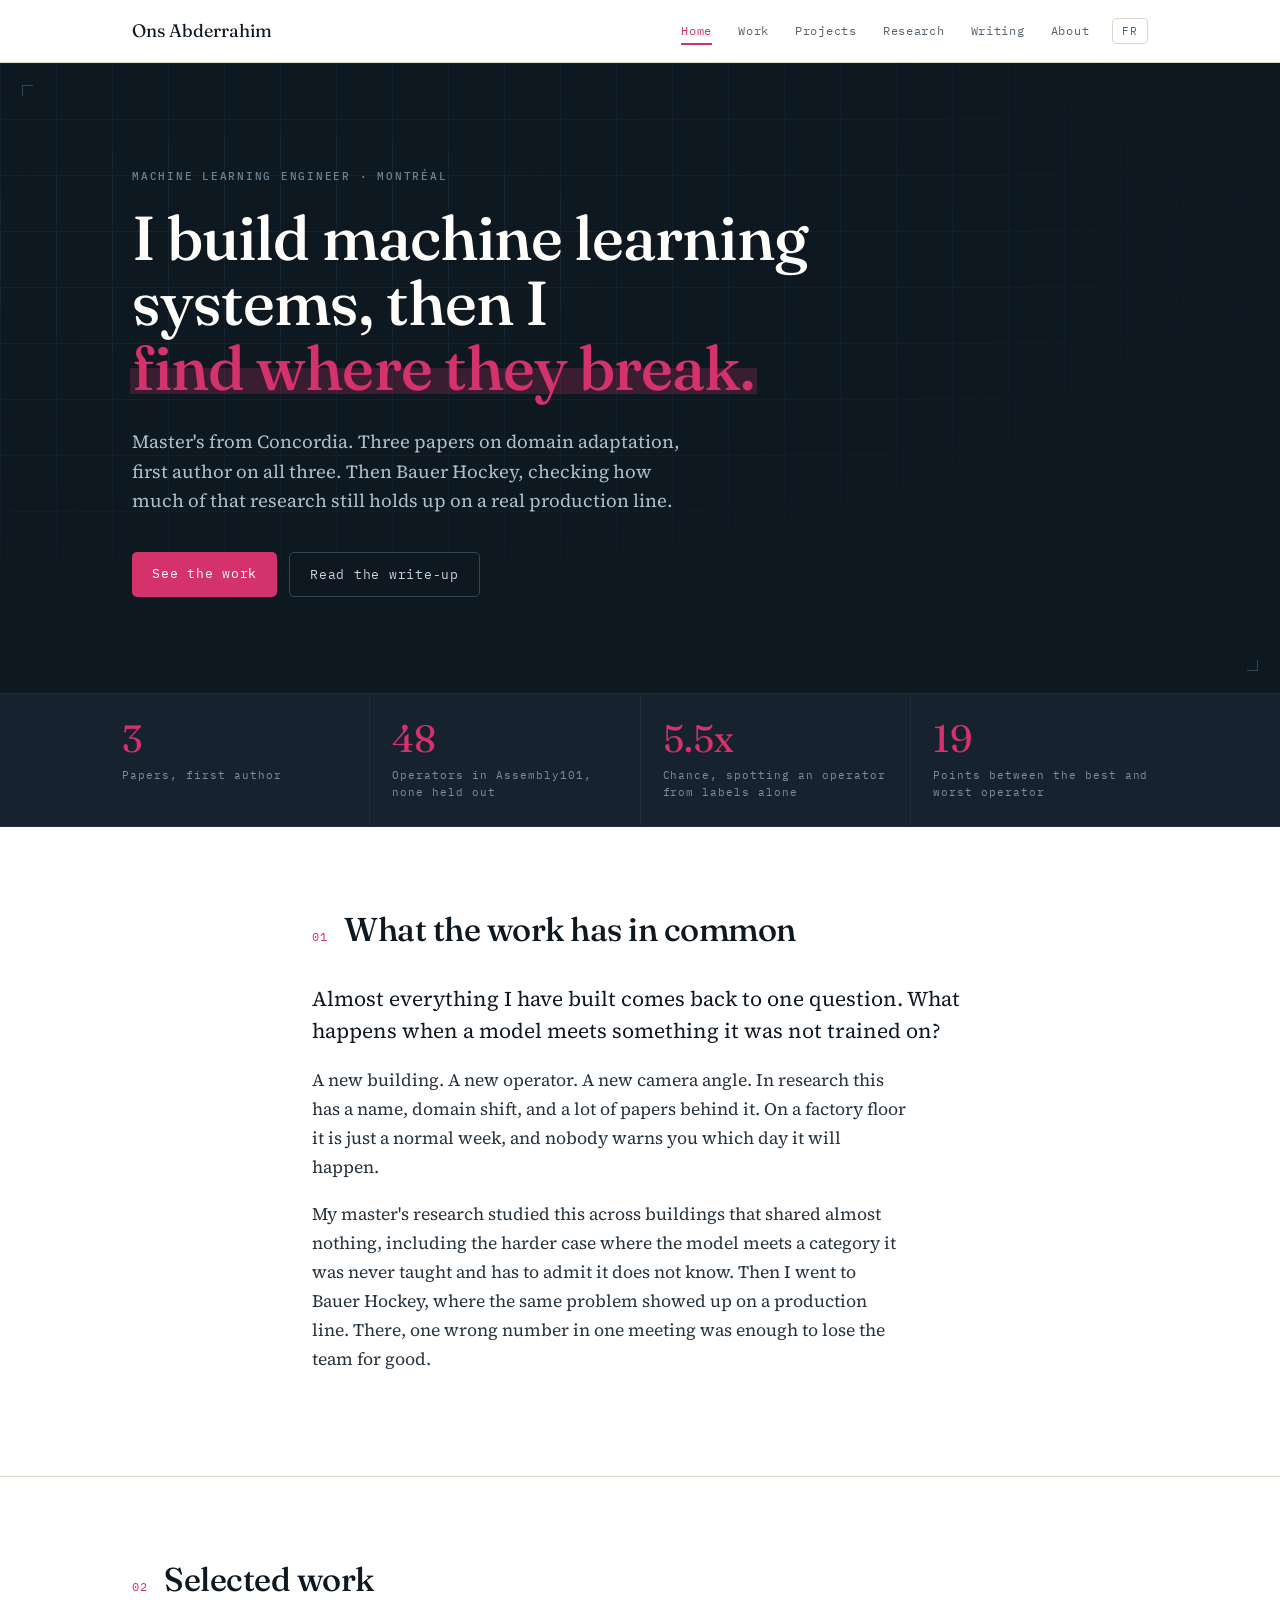
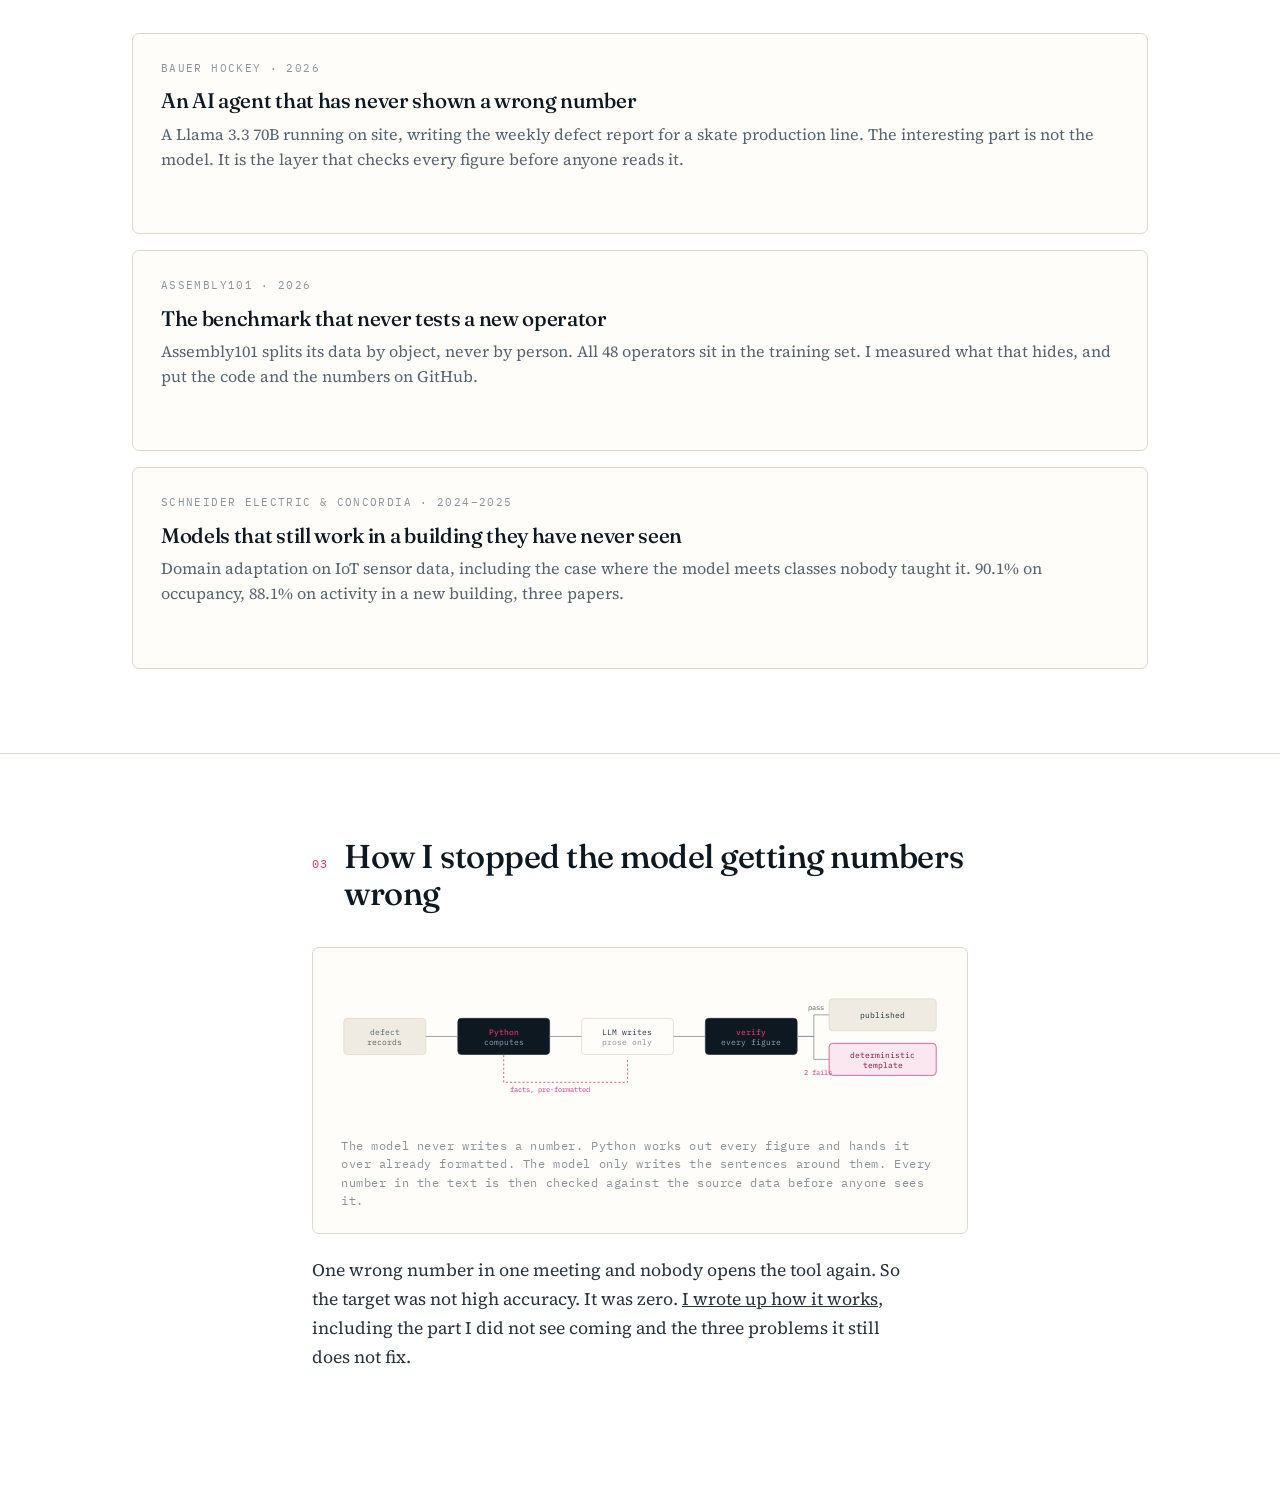
==== commit 00accdc4: "Add files via upload" ====
--- a/index.html
+++ b/index.html
@@ -17,8 +17,8 @@
   <p class="lab" data-fr>Ingénieure en apprentissage automatique &middot; Montréal</p>
   <h1 data-en>I build machine learning systems, then I <span class="sw">find where they break.</span></h1>
   <h1 data-fr>Je construis des systèmes d'apprentissage automatique, puis <span class="sw">je cherche où ils cassent.</span></h1>
-  <p class="dek" data-en>Master's from Concordia. Three papers on domain adaptation, first author on all three. Then a year at Bauer Hockey, checking how much of that research still holds up on a real production line.</p>
-  <p class="dek" data-fr>Maîtrise à Concordia. Trois articles sur l'adaptation de domaine, première auteure des trois. Puis un an chez Bauer Hockey, à vérifier ce qui tient de cette recherche sur une vraie ligne de production.</p>
+  <p class="dek" data-en>Master's from Concordia. Three papers on domain adaptation, first author on all three. Then Bauer Hockey, checking how much of that research still holds up on a real production line.</p>
+  <p class="dek" data-fr>Maîtrise à Concordia. Trois articles sur l'adaptation de domaine, première auteure des trois. Puis Bauer Hockey, pour vérifier ce qui tient de cette recherche sur une vraie ligne de production.</p>
   <div class="cta">
     <a class="btn btn-a" href="work.html" data-en>See the work</a><a class="btn btn-a" href="work.html" data-fr>Voir les travaux</a>
     <a class="btn btn-b" href="writing.html" data-en>Read the write-up</a><a class="btn btn-b" href="writing.html" data-fr>Lire l'article</a>
@@ -27,9 +27,9 @@
 
 <section class="stats" style="padding:0"><div class="wrap" style="padding-left:0;padding-right:0"><div class="grid">
   <div class="stat"><div class="n"><span data-to="3">3</span></div><div class="t" data-en>Papers, first author</div><div class="t" data-fr>Articles, première auteure</div></div>
-  <div class="stat"><div class="n"><span data-to="7780">7,780</span></div><div class="t" data-en>Defect records in production</div><div class="t" data-fr>Enregistrements de défauts en production</div></div>
-  <div class="stat"><div class="n"><span data-to="90.1" data-suf="%">90.1%</span></div><div class="t" data-en>Accuracy in a building never seen</div><div class="t" data-fr>Précision dans un bâtiment jamais vu</div></div>
-  <div class="stat"><div class="n"><span data-to="0">0</span></div><div class="t" data-en>Wrong numbers shown in a meeting</div><div class="t" data-fr>Chiffres erronés montrés en réunion</div></div>
+  <div class="stat"><div class="n"><span data-to="48">48</span></div><div class="t" data-en>Operators in Assembly101, none held out</div><div class="t" data-fr>Opérateurs dans Assembly101, aucun retenu</div></div>
+  <div class="stat"><div class="n"><span data-to="5.5" data-suf="x">5.5x</span></div><div class="t" data-en>Chance, spotting an operator from labels alone</div><div class="t" data-fr>Le hasard, pour reconnaître un opérateur des seules étiquettes</div></div>
+  <div class="stat"><div class="n"><span data-to="19">19</span></div><div class="t" data-en>Points between the best and worst operator</div><div class="t" data-fr>Points entre le meilleur et le pire opérateur</div></div>
 </div></div></section>
 
 <main>
@@ -39,8 +39,8 @@
   <p class="lead" data-fr>Presque tout ce que j'ai construit revient à une seule question. Que se passe-t-il quand un modèle rencontre quelque chose pour quoi il n'a pas été entraîné ?</p>
   <p data-en>A new building. A new operator. A new camera angle. In research this has a name, domain shift, and a lot of papers behind it. On a factory floor it is just a normal week, and nobody warns you which day it will happen.</p>
   <p data-fr>Un nouveau bâtiment. Un nouvel opérateur. Un nouvel angle de caméra. En recherche, ça porte un nom, le décalage de domaine, et beaucoup d'articles s'y consacrent. En usine, c'est une semaine ordinaire, et personne ne vous prévient du jour où ça arrivera.</p>
-  <p data-en>My master's research studied this across buildings that shared almost nothing, including the harder case where the model meets a category it was never taught and has to admit it does not know. Then I spent a year at Bauer Hockey, where the same problem showed up on a production line. There, one wrong number in one meeting was enough to lose the team for good.</p>
-  <p data-fr>Mes travaux de maîtrise ont étudié ça sur des bâtiments n'ayant presque rien en commun, y compris le cas plus difficile où le modèle rencontre une catégorie jamais apprise et doit admettre qu'il ne sait pas. Puis j'ai passé un an chez Bauer Hockey, où le même problème est apparu sur une ligne de production. Là, un seul chiffre erroné en réunion suffisait à perdre l'équipe pour de bon.</p>
+  <p data-en>My master's research studied this across buildings that shared almost nothing, including the harder case where the model meets a category it was never taught and has to admit it does not know. Then I went to Bauer Hockey, where the same problem showed up on a production line. There, one wrong number in one meeting was enough to lose the team for good.</p>
+  <p data-fr>Mes travaux de maîtrise ont étudié ça sur des bâtiments n'ayant presque rien en commun, y compris le cas plus difficile où le modèle rencontre une catégorie jamais apprise et doit admettre qu'il ne sait pas. Puis je suis allée chez Bauer Hockey, où le même problème est apparu sur une ligne de production. Là, un seul chiffre erroné en réunion suffisait à perdre l'équipe pour de bon.</p>
 </div></section>
 
 <section><div class="wrap">
--- a/style.css
+++ b/style.css
@@ -4,7 +4,7 @@
    =================================================================== */
 :root{
   --ink:#0E1821; --ink-2:#16232F; --line:#1E2E3C;
-  --paper:#F7F5F0; --paper-2:#EFEBE2; --rule:#DDD7C9;
+  --paper:#FFFFFF; --paper-2:#EFEBE2; --rule:#DDD7C9;
   --body:#26323C; --mid:#55646F; --muted:#8A949D;
   --sig:#D4326B; --sig-2:#A8214F; --sig-soft:#FBE7EF;
   --blue:#2E6F8E;
@@ -31,7 +31,7 @@
 .lab-sig{color:var(--sig)}
 
 /* ================= HEADER ================= */
-.head{position:sticky;top:0;z-index:40;background:rgba(247,245,240,.88);
+.head{position:sticky;top:0;z-index:40;background:rgba(255,255,255,.90);
   backdrop-filter:saturate(1.4) blur(10px);border-bottom:1px solid var(--rule)}
 .head .wrap{display:flex;align-items:center;justify-content:space-between;height:62px;gap:26px}
 .brand{font-family:var(--disp);font-size:18px;text-decoration:none;color:var(--ink);
@@ -112,7 +112,7 @@
   border-bottom:1px solid var(--rule);border-left:2px solid transparent;
   transition:border-color .3s,padding-left .3s,background .3s}
 .proj:last-child{border-bottom:0}
-.proj:hover{border-left-color:var(--sig);padding-left:26px;background:#FFFDF9}
+.proj:hover{border-left-color:var(--sig);padding-left:26px;background:#FBF9F5}
 .proj .ph{display:flex;align-items:baseline;justify-content:space-between;gap:16px;flex-wrap:wrap}
 .proj h4{font-family:var(--disp);font-size:19px;line-height:1.25;margin:0;color:var(--ink);font-weight:500}
 .proj:hover h4{color:var(--sig)}
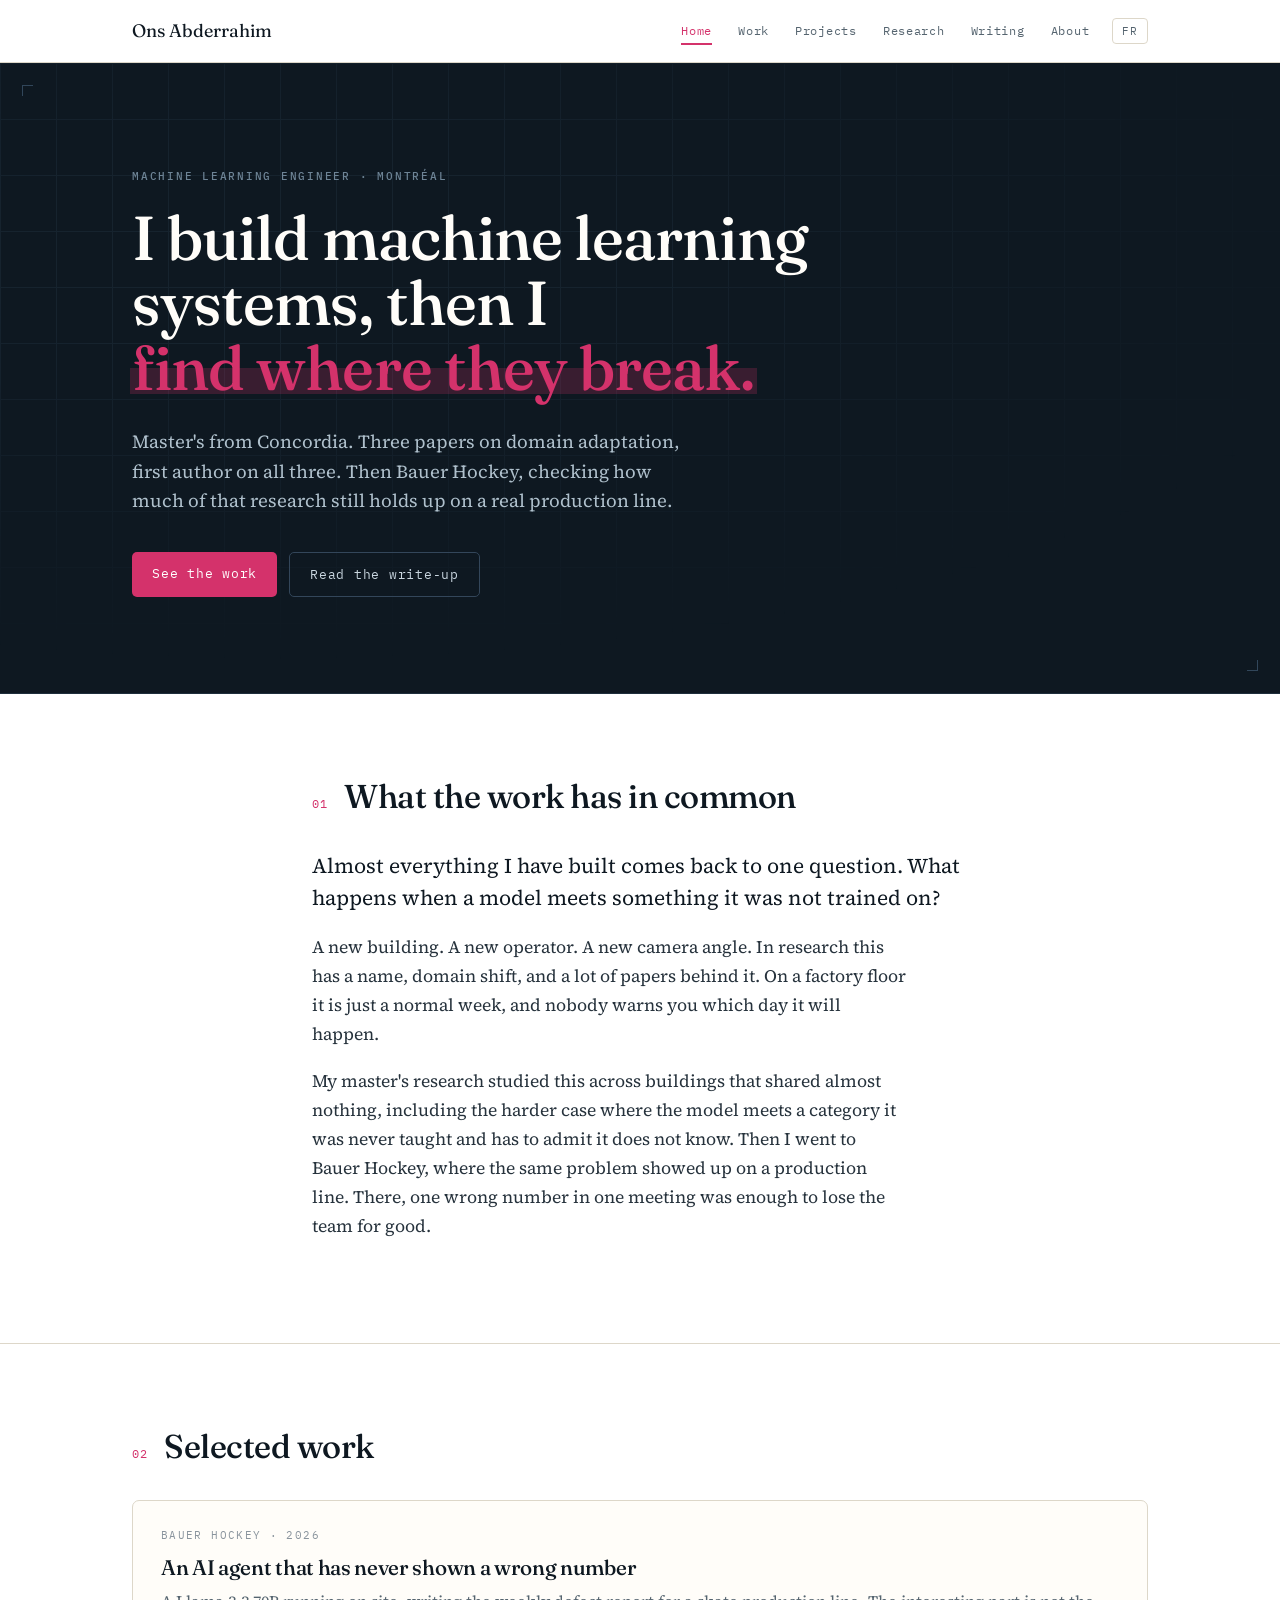
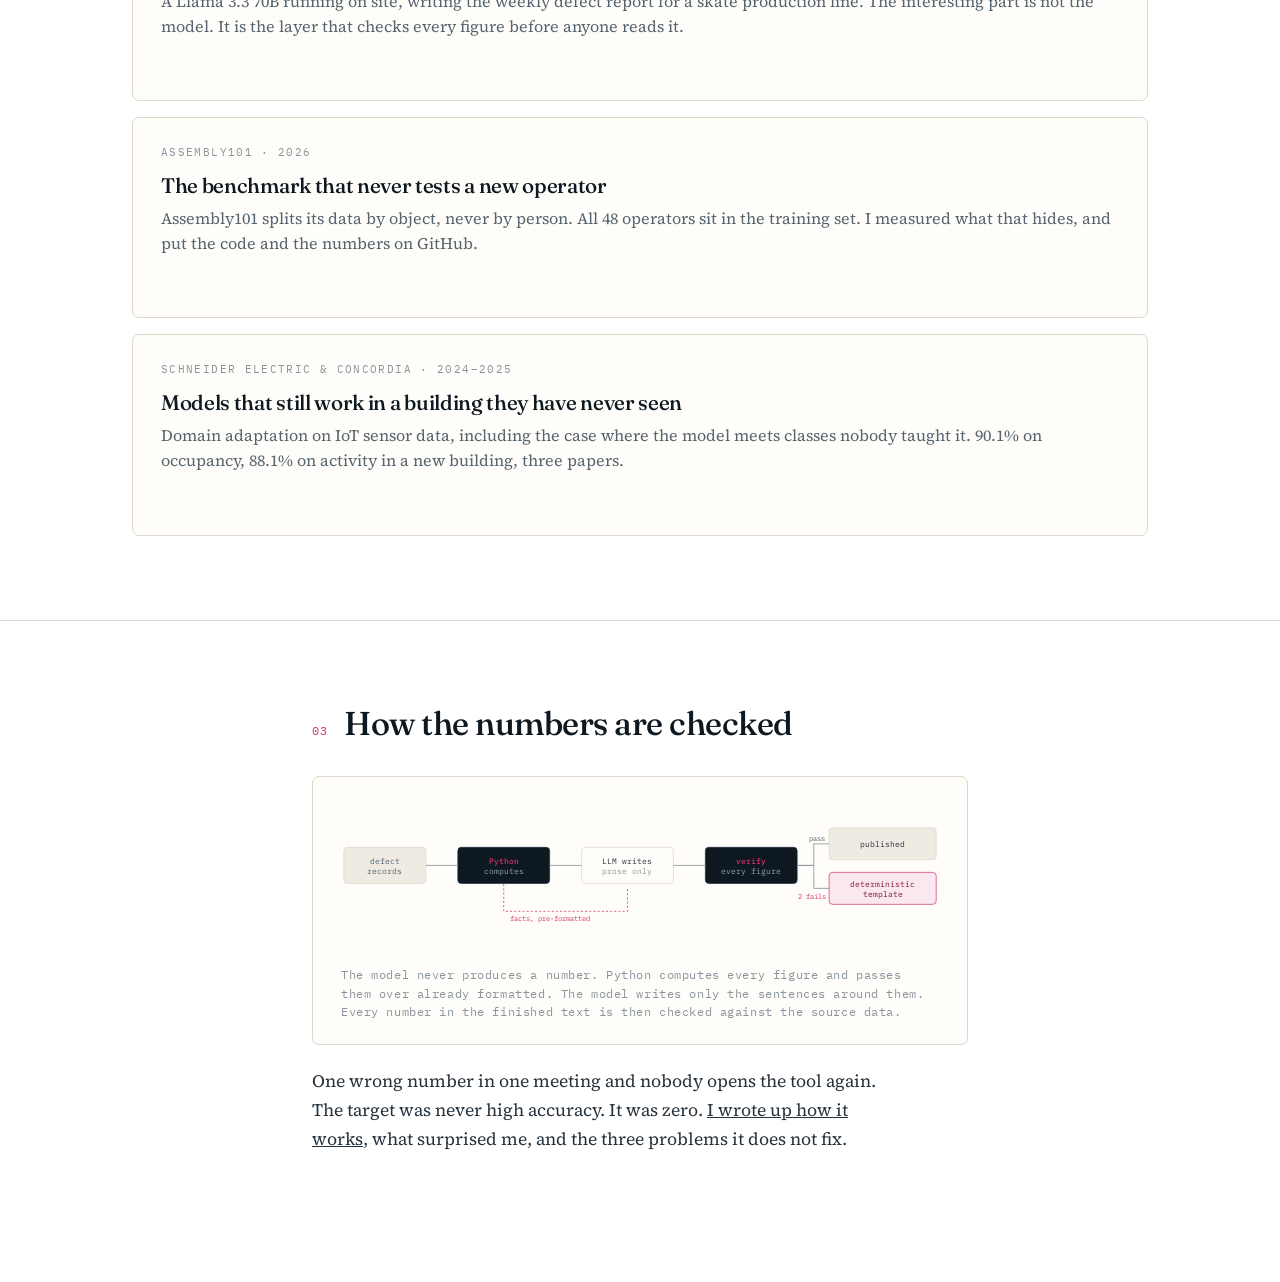
==== commit 42da3c0b: "Add files via upload" ====
--- a/index.html
+++ b/index.html
@@ -24,13 +24,6 @@
     <a class="btn btn-b" href="writing.html" data-en>Read the write-up</a><a class="btn btn-b" href="writing.html" data-fr>Lire l'article</a>
   </div>
 </div></section>
-
-<section class="stats" style="padding:0"><div class="wrap" style="padding-left:0;padding-right:0"><div class="grid">
-  <div class="stat"><div class="n"><span data-to="3">3</span></div><div class="t" data-en>Papers, first author</div><div class="t" data-fr>Articles, première auteure</div></div>
-  <div class="stat"><div class="n"><span data-to="48">48</span></div><div class="t" data-en>Operators in Assembly101, none held out</div><div class="t" data-fr>Opérateurs dans Assembly101, aucun retenu</div></div>
-  <div class="stat"><div class="n"><span data-to="5.5" data-suf="x">5.5x</span></div><div class="t" data-en>Chance, spotting an operator from labels alone</div><div class="t" data-fr>Le hasard, pour reconnaître un opérateur des seules étiquettes</div></div>
-  <div class="stat"><div class="n"><span data-to="19">19</span></div><div class="t" data-en>Points between the best and worst operator</div><div class="t" data-fr>Points entre le meilleur et le pire opérateur</div></div>
-</div></div></section>
 
 <main>
 <section><div class="wrap narrow">
@@ -71,7 +64,7 @@
 </div></section>
 
 <section><div class="wrap narrow">
-  <div class="shead"><span class="idx">03</span><h2 data-en>How I stopped the model getting numbers wrong</h2><h2 data-fr>Comment j'ai empêché le modèle de se tromper de chiffre</h2></div>
+  <div class="shead"><span class="idx">03</span><h2 data-en>How the numbers are checked</h2><h2 data-fr>Comment les chiffres sont vérifiés</h2></div>
   <figure class="fig">
 <svg viewBox="0 0 860 190" xmlns="http://www.w3.org/2000/svg" role="img" aria-label="Verification loop">
   <g font-family="IBM Plex Mono, monospace" font-size="11.5">
@@ -103,18 +96,18 @@
       <path d="M656 84 H680 V53 H702"/><path d="M656 84 H680 V117 H702"/>
     </g>
     <g class="fade">
-      <text x="672" y="46" fill="#55646F" font-size="10.5">pass</text>
-      <text x="666" y="140" fill="#D4326B" font-size="10.5">2 fails</text>
+      <text x="696" y="49" text-anchor="end" fill="#55646F" font-size="10.5">pass</text>
+      <text x="698" y="133" text-anchor="end" fill="#D4326B" font-size="10.5">2 fails</text>
       <path d="M412 118 V150 H234 V110" stroke="#D4326B" stroke-width="1.1" fill="none" stroke-dasharray="3 3"/>
       <text x="300" y="164" text-anchor="middle" fill="#D4326B" font-size="10.5">facts, pre-formatted</text>
     </g>
   </g>
 </svg>
-<figcaption data-en>The model never writes a number. Python works out every figure and hands it over already formatted. The model only writes the sentences around them. Every number in the text is then checked against the source data before anyone sees it.</figcaption>
-<figcaption data-fr>Le modèle n'écrit jamais un nombre. Python calcule chaque chiffre et le transmet déjà mis en forme. Le modèle n'écrit que les phrases autour. Chaque nombre du texte est ensuite comparé aux données sources avant que quiconque le voie.</figcaption>
+<figcaption data-en>The model never produces a number. Python computes every figure and passes them over already formatted. The model writes only the sentences around them. Every number in the finished text is then checked against the source data.</figcaption>
+<figcaption data-fr>Le modèle ne produit jamais un nombre. Python calcule chaque chiffre et le transmet déjà mis en forme. Le modèle n'écrit que les phrases autour. Chaque nombre du texte final est ensuite comparé aux données sources.</figcaption>
 </figure>
-  <p data-en>One wrong number in one meeting and nobody opens the tool again. So the target was not high accuracy. It was zero. <a href="writing.html">I wrote up how it works</a>, including the part I did not see coming and the three problems it still does not fix.</p>
-  <p data-fr>Un seul chiffre erroné en réunion et plus personne n'ouvre l'outil. L'objectif n'était donc pas une haute précision. C'était zéro. <a href="writing.html">J'ai expliqué comment ça fonctionne</a>, avec ce que je n'avais pas vu venir et les trois problèmes que ça ne règle toujours pas.</p>
+  <p data-en>One wrong number in one meeting and nobody opens the tool again. The target was never high accuracy. It was zero. <a href="writing.html">I wrote up how it works</a>, what surprised me, and the three problems it does not fix.</p>
+  <p data-fr>Un seul chiffre erroné en réunion et plus personne n'ouvre l'outil. L'objectif n'a jamais été une haute précision. C'était zéro. <a href="writing.html">J'ai expliqué comment ça marche</a>, ce qui m'a surprise, et les trois problèmes que ça ne règle pas.</p>
 </div></section>
 </main>
 <script src="app.js"></script></body></html>
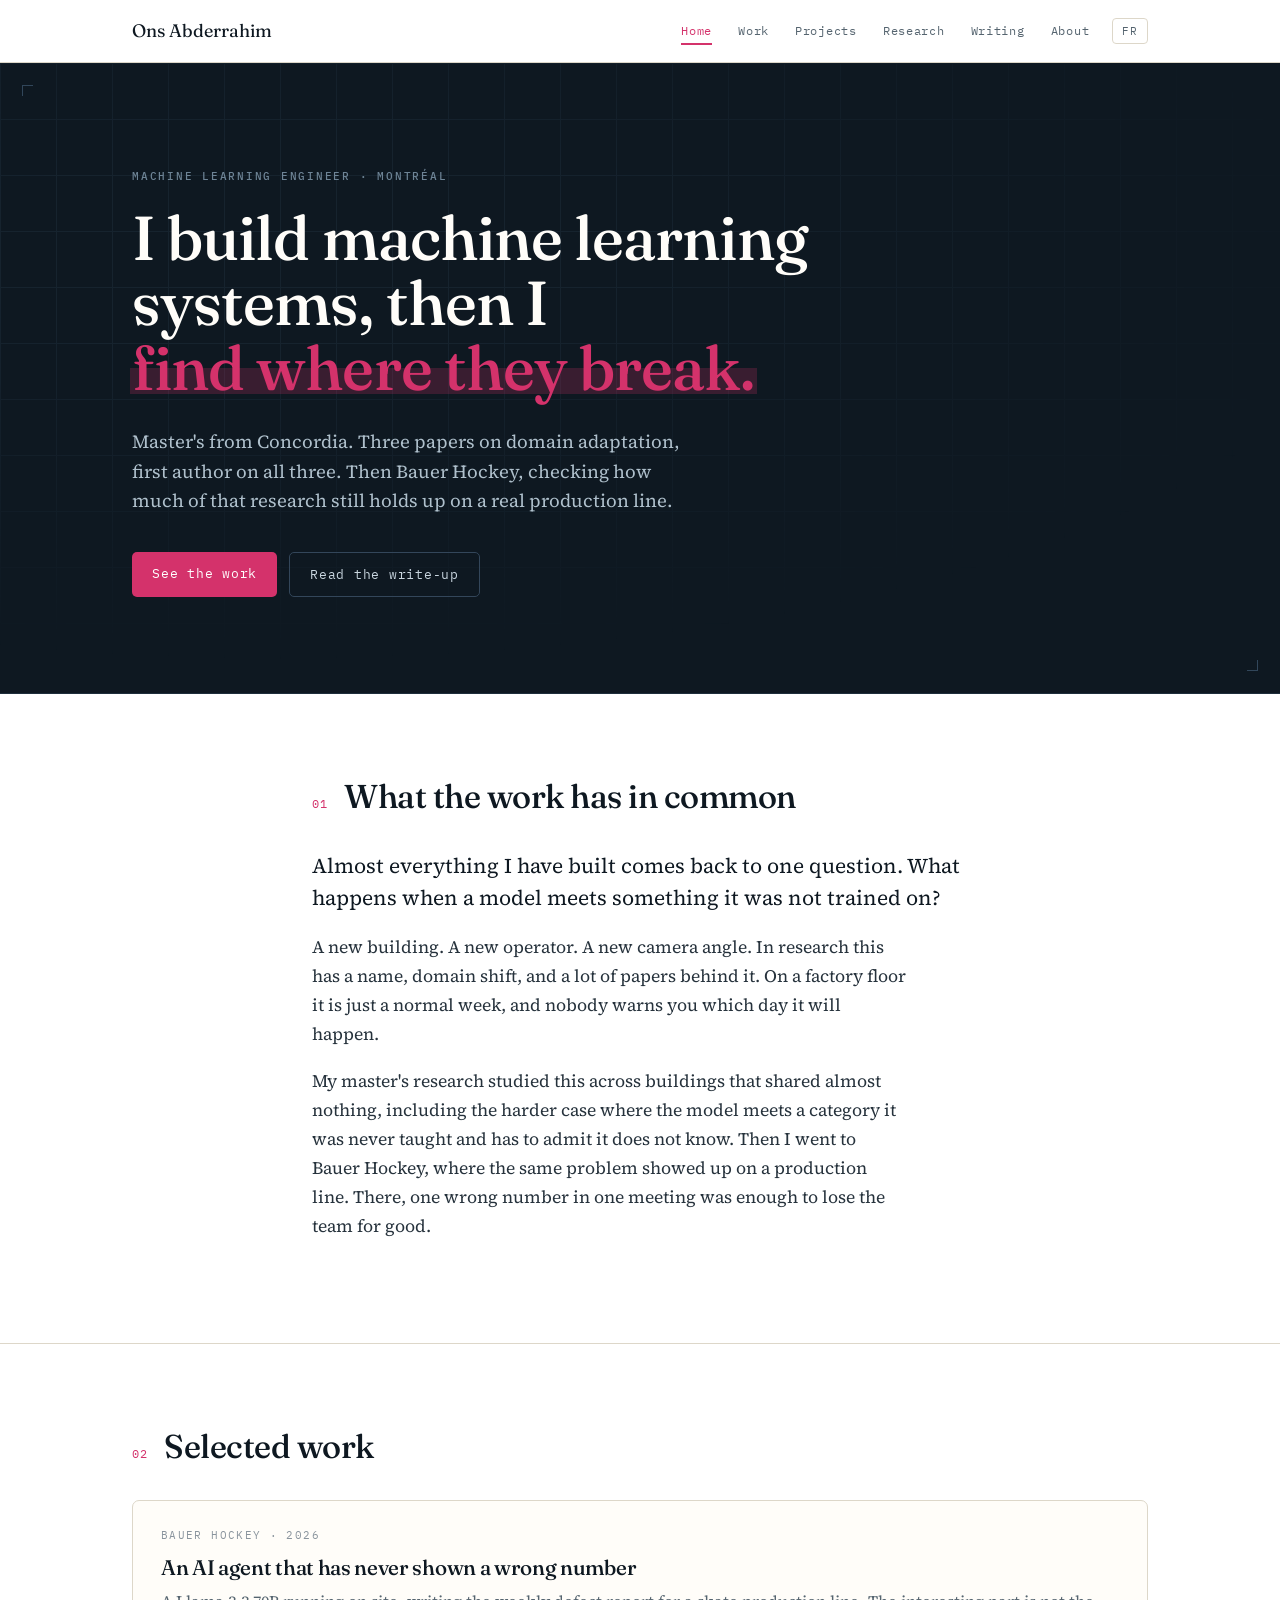
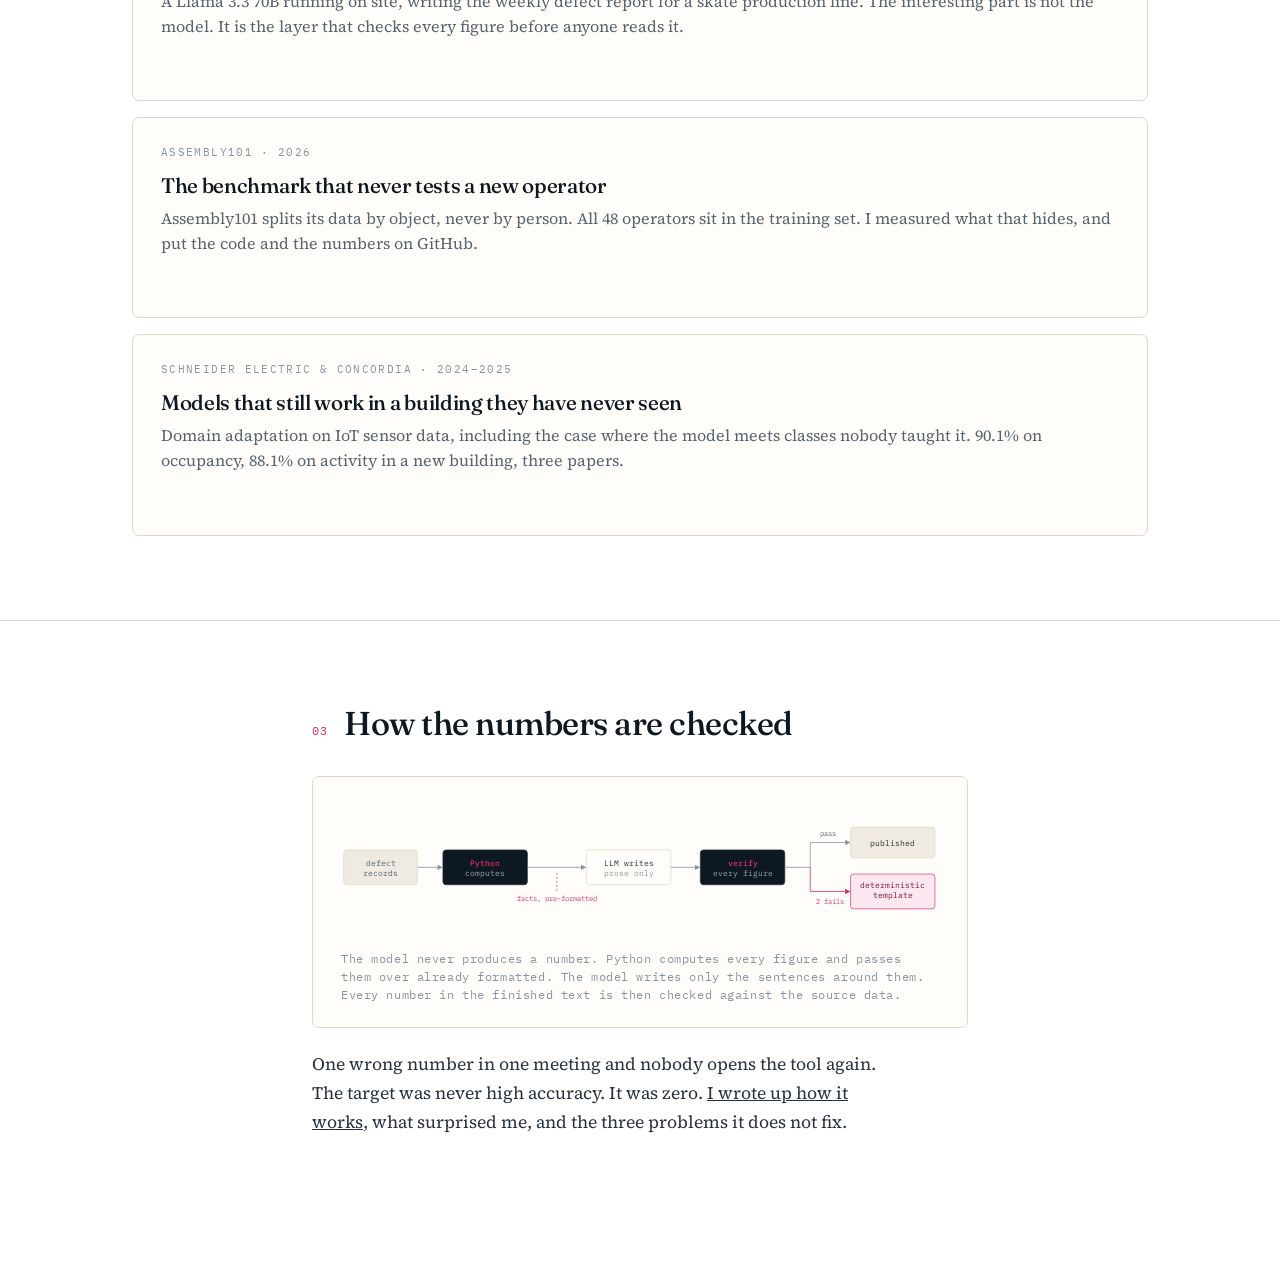
==== commit e54e0e83: "Add files via upload" ====
--- a/index.html
+++ b/index.html
@@ -66,41 +66,55 @@
 <section><div class="wrap narrow">
   <div class="shead"><span class="idx">03</span><h2 data-en>How the numbers are checked</h2><h2 data-fr>Comment les chiffres sont vérifiés</h2></div>
   <figure class="fig">
-<svg viewBox="0 0 860 190" xmlns="http://www.w3.org/2000/svg" role="img" aria-label="Verification loop">
+<svg viewBox="0 0 892 172" xmlns="http://www.w3.org/2000/svg" role="img" aria-label="How the weekly report is produced and checked">
   <g font-family="IBM Plex Mono, monospace" font-size="11.5">
-    <rect x="4" y="58" width="118" height="52" rx="5" fill="#EFEBE2" stroke="#DDD7C9"/>
-    <text x="63" y="82" text-anchor="middle" fill="#55646F">defect</text>
-    <text x="63" y="97" text-anchor="middle" fill="#55646F">records</text>
 
-    <rect x="168" y="58" width="132" height="52" rx="5" fill="#0E1821" stroke="#1E2E3C"/>
-    <text x="234" y="82" text-anchor="middle" fill="#D4326B" font-weight="500">Python</text>
-    <text x="234" y="97" text-anchor="middle" fill="#8FA3B2">computes</text>
+    <rect x="4" y="64" width="110" height="52" rx="5" fill="#EFEBE2" stroke="#DDD7C9"/>
+    <text x="59" y="88" text-anchor="middle" fill="#55646F">defect</text>
+    <text x="59" y="103" text-anchor="middle" fill="#55646F">records</text>
 
-    <rect x="346" y="58" width="132" height="52" rx="5" fill="#FFFDF9" stroke="#DDD7C9"/>
-    <text x="412" y="82" text-anchor="middle" fill="#26323C">LLM writes</text>
-    <text x="412" y="97" text-anchor="middle" fill="#8A949D">prose only</text>
+    <rect x="152" y="64" width="126" height="52" rx="5" fill="#0E1821" stroke="#1E2E3C"/>
+    <text x="215" y="88" text-anchor="middle" fill="#D4326B" font-weight="500">Python</text>
+    <text x="215" y="103" text-anchor="middle" fill="#8FA3B2">computes</text>
 
-    <rect x="524" y="58" width="132" height="52" rx="5" fill="#0E1821" stroke="#1E2E3C"/>
-    <text x="590" y="82" text-anchor="middle" fill="#D4326B" font-weight="500">verify</text>
-    <text x="590" y="97" text-anchor="middle" fill="#8FA3B2">every figure</text>
+    <rect x="366" y="64" width="126" height="52" rx="5" fill="#FFFDF9" stroke="#DDD7C9"/>
+    <text x="429" y="88" text-anchor="middle" fill="#26323C">LLM writes</text>
+    <text x="429" y="103" text-anchor="middle" fill="#8A949D">prose only</text>
 
-    <rect x="702" y="30" width="154" height="46" rx="5" fill="#EFEBE2" stroke="#DDD7C9"/>
-    <text x="779" y="58" text-anchor="middle" fill="#26323C">published</text>
+    <rect x="536" y="64" width="126" height="52" rx="5" fill="#0E1821" stroke="#1E2E3C"/>
+    <text x="599" y="88" text-anchor="middle" fill="#D4326B" font-weight="500">verify</text>
+    <text x="599" y="103" text-anchor="middle" fill="#8FA3B2">every figure</text>
 
-    <rect x="702" y="94" width="154" height="46" rx="5" fill="#FBE7EF" stroke="#D4326B"/>
-    <text x="779" y="115" text-anchor="middle" fill="#7A1739">deterministic</text>
-    <text x="779" y="130" text-anchor="middle" fill="#7A1739">template</text>
+    <rect x="760" y="30" width="126" height="46" rx="5" fill="#EFEBE2" stroke="#DDD7C9"/>
+    <text x="823" y="58" text-anchor="middle" fill="#26323C">published</text>
 
-    <g class="draw" stroke="#8A949D" stroke-width="1.2" fill="none">
-      <path d="M122 84 H168"/><path d="M300 84 H346"/><path d="M478 84 H524"/>
-      <path d="M656 84 H680 V53 H702"/><path d="M656 84 H680 V117 H702"/>
+    <rect x="760" y="100" width="126" height="52" rx="5" fill="#FBE7EF" stroke="#D4326B"/>
+    <text x="823" y="121" text-anchor="middle" fill="#7A1739">deterministic</text>
+    <text x="823" y="136" text-anchor="middle" fill="#7A1739">template</text>
+
+    <g class="draw" fill="none" stroke-width="1.2">
+      <path d="M114 90 H144" stroke="#8A949D"/>
+      <path d="M278 90 H358" stroke="#8A949D"/>
+      <path d="M492 90 H528" stroke="#8A949D"/>
+      <path d="M662 90 H700" stroke="#8A949D"/>
+      <path d="M700 90 V53 H752" stroke="#8A949D"/>
+      <path d="M700 90 V126 H752" stroke="#D4326B"/>
     </g>
+
     <g class="fade">
-      <text x="696" y="49" text-anchor="end" fill="#55646F" font-size="10.5">pass</text>
-      <text x="698" y="133" text-anchor="end" fill="#D4326B" font-size="10.5">2 fails</text>
-      <path d="M412 118 V150 H234 V110" stroke="#D4326B" stroke-width="1.1" fill="none" stroke-dasharray="3 3"/>
-      <text x="300" y="164" text-anchor="middle" fill="#D4326B" font-size="10.5">facts, pre-formatted</text>
+      <path d="M144 86 L152 90 L144 94 Z" fill="#8A949D"/>
+      <path d="M358 86 L366 90 L358 94 Z" fill="#8A949D"/>
+      <path d="M528 86 L536 90 L528 94 Z" fill="#8A949D"/>
+      <path d="M752 49 L760 53 L752 57 Z" fill="#8A949D"/>
+      <path d="M752 122 L760 126 L752 130 Z" fill="#D4326B"/>
+
+      <text x="726" y="44" text-anchor="middle" fill="#55646F" font-size="10.5">pass</text>
+      <text x="730" y="145" text-anchor="middle" fill="#D4326B" font-size="10.5">2 fails</text>
+
+      <path d="M322 98 V126" stroke="#D4326B" stroke-width="1" fill="none" stroke-dasharray="3 3"/>
+      <text x="322" y="140" text-anchor="middle" fill="#D4326B" font-size="10.5">facts, pre-formatted</text>
     </g>
+
   </g>
 </svg>
 <figcaption data-en>The model never produces a number. Python computes every figure and passes them over already formatted. The model writes only the sentences around them. Every number in the finished text is then checked against the source data.</figcaption>
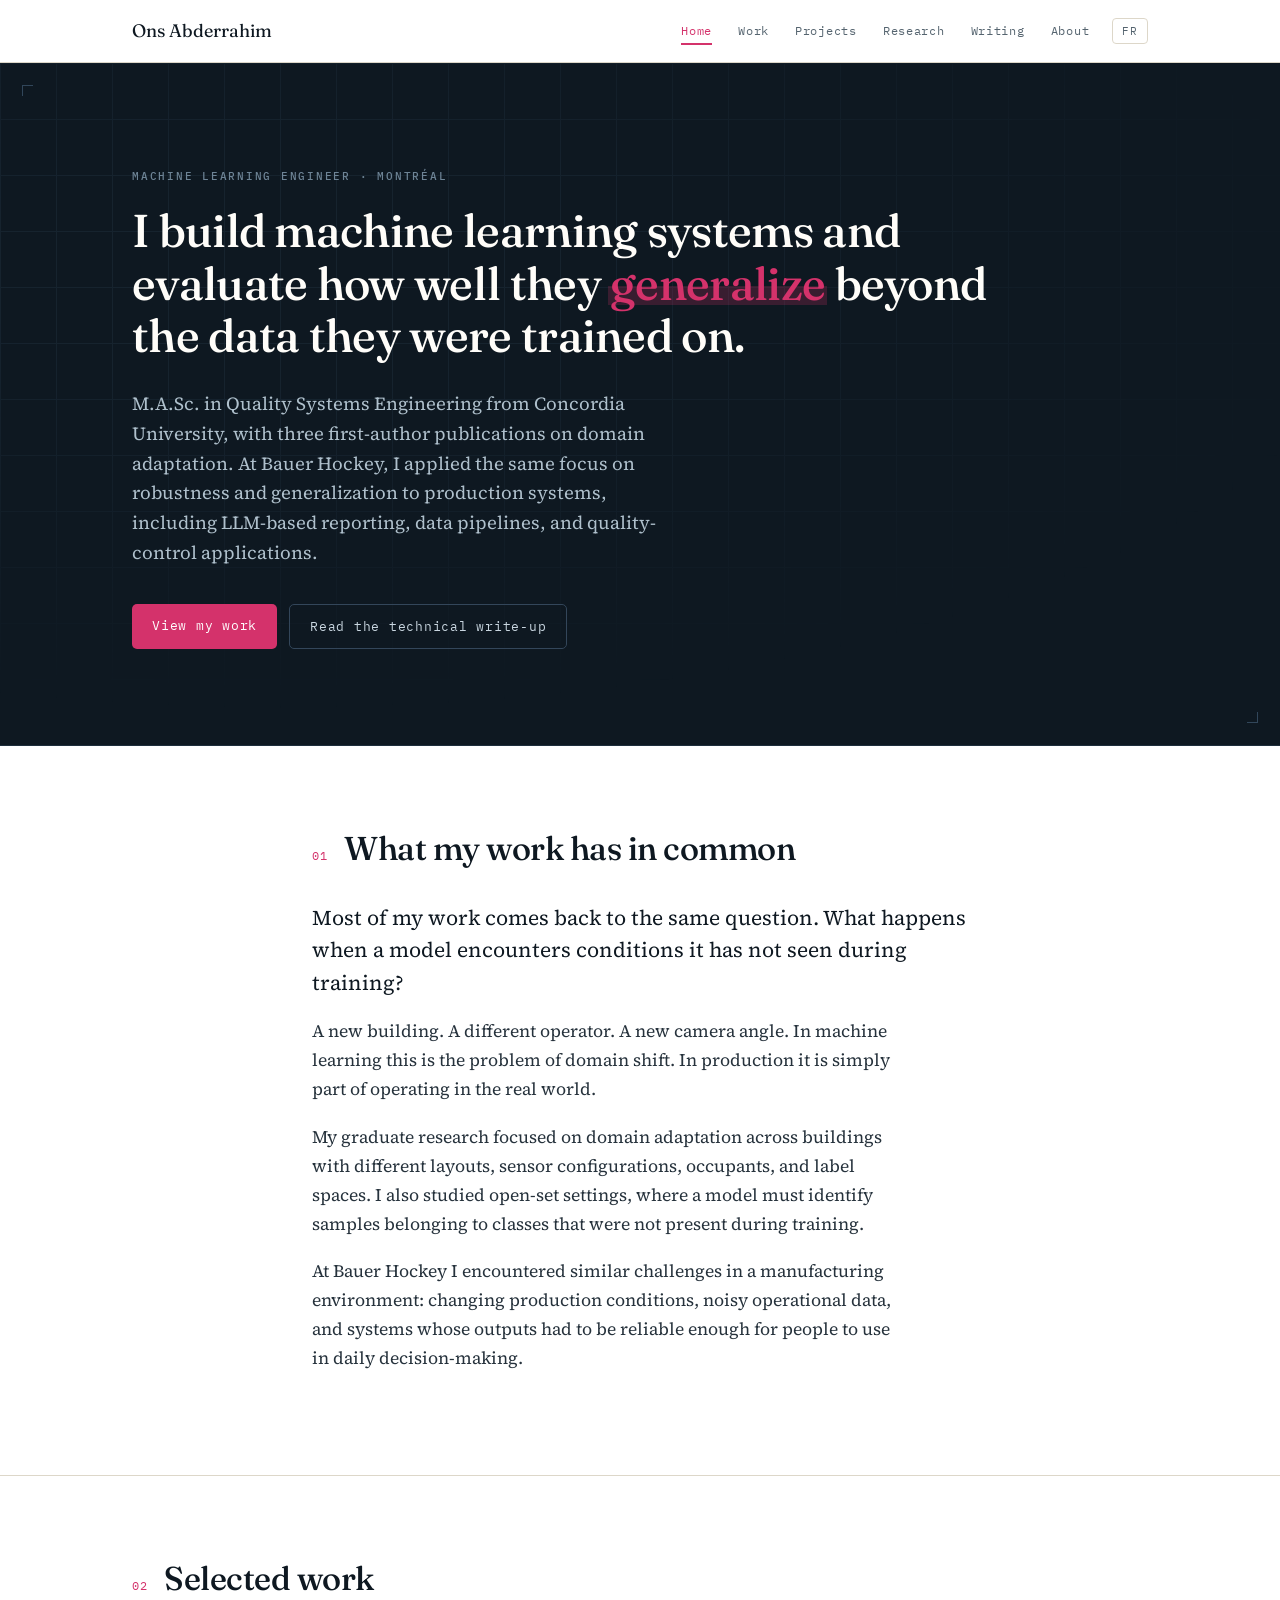
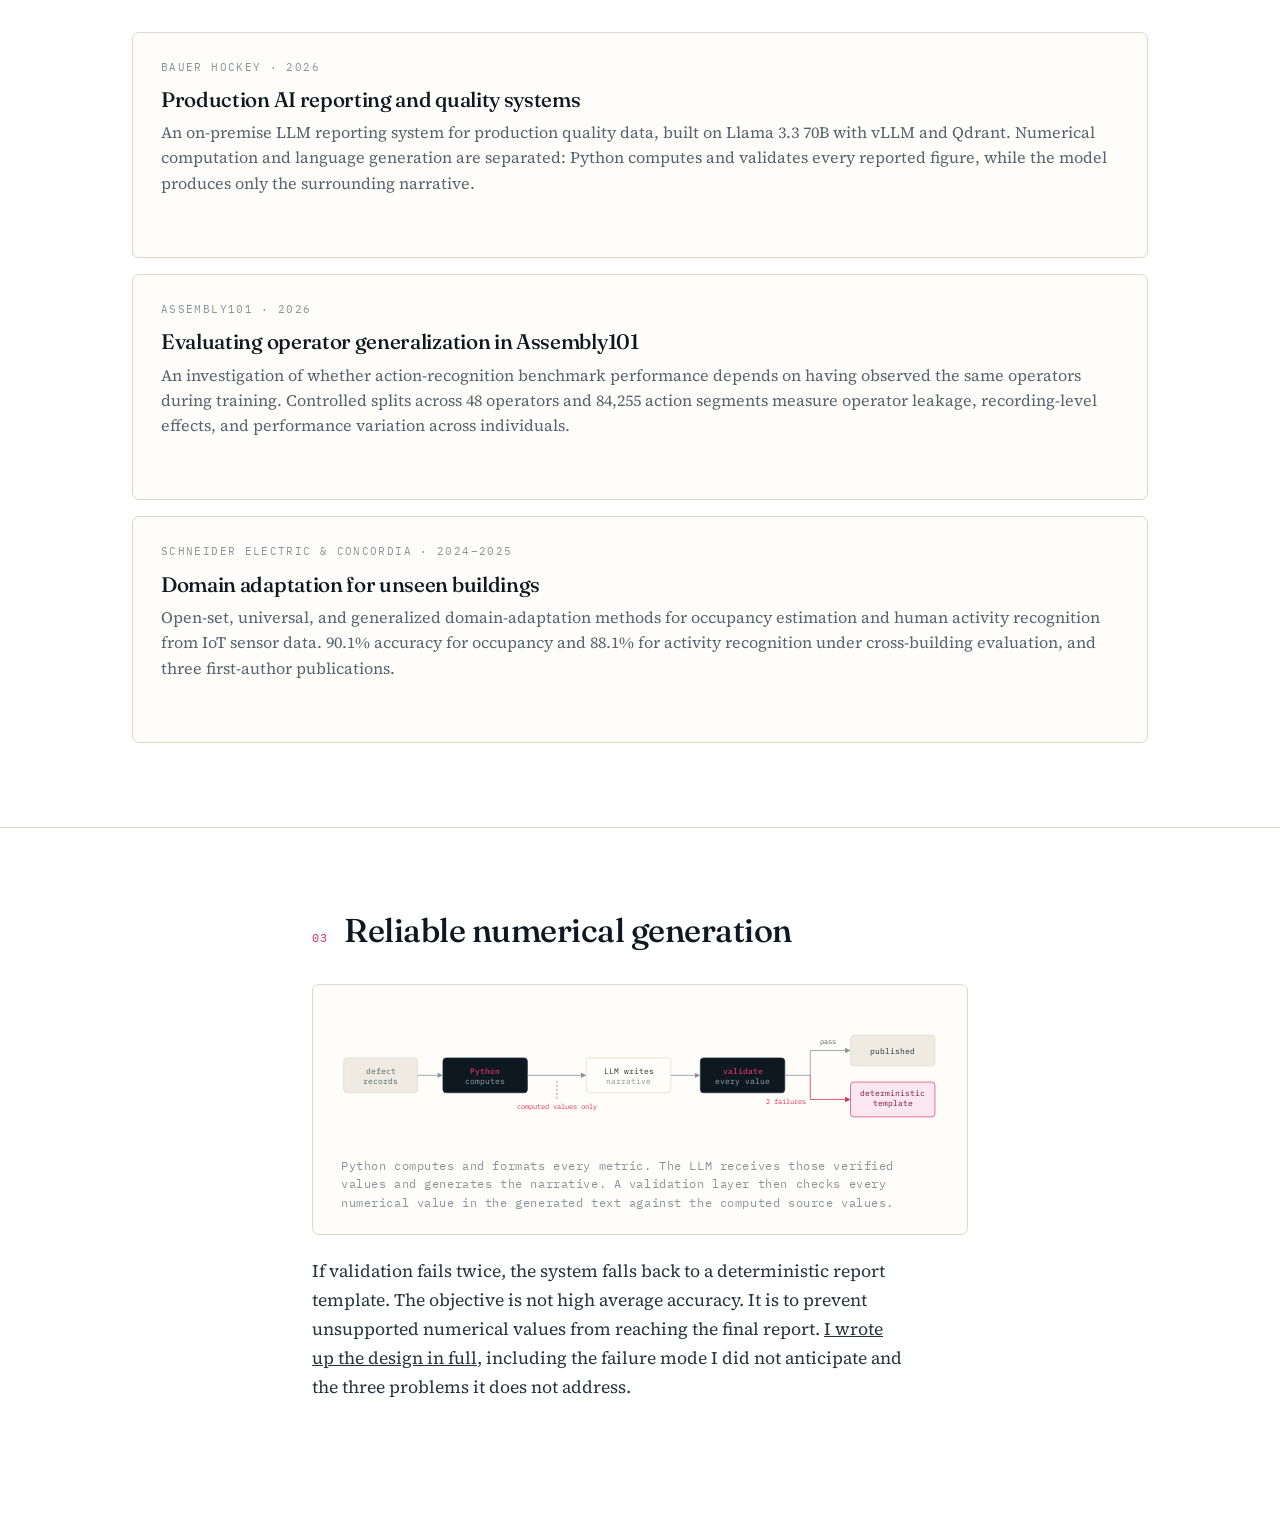
==== commit 034e6159: "Add files via upload" ====
--- a/index.html
+++ b/index.html
@@ -1,6 +1,6 @@
 <!DOCTYPE html><html lang="en"><head>
 <meta charset="utf-8"><meta name="viewport" content="width=device-width,initial-scale=1">
-<title>Ons Abderrahim, Machine Learning Engineer</title><meta name="description" content="Machine learning engineer in Montréal. Domain adaptation research, an LLM agent running in production, and honest evaluation of computer vision benchmarks.">
+<title>Ons Abderrahim, Machine Learning Engineer</title><meta name="description" content="Machine learning engineer in Montréal. Domain adaptation research, production LLM systems with numerical validation, and evaluation design for computer vision benchmarks.">
 <link rel="preconnect" href="https://fonts.googleapis.com"><link rel="preconnect" href="https://fonts.gstatic.com" crossorigin>
 <link href="https://fonts.googleapis.com/css2?family=Fraunces:opsz,wght@9..144,400..600&family=IBM+Plex+Mono:wght@400;500&family=Source+Serif+4:opsz,wght@8..60,400;600&display=swap" rel="stylesheet">
 <link rel="stylesheet" href="style.css"></head><body>
@@ -13,27 +13,29 @@
   </nav>
 </div></header>
 <section class="hero"><span class="tick tl"></span><span class="tick br"></span><div class="wrap">
-  <p class="lab" data-en>Machine learning engineer &middot; Montréal</p>
+  <p class="lab" data-en>Machine Learning Engineer &middot; Montréal</p>
   <p class="lab" data-fr>Ingénieure en apprentissage automatique &middot; Montréal</p>
-  <h1 data-en>I build machine learning systems, then I <span class="sw">find where they break.</span></h1>
-  <h1 data-fr>Je construis des systèmes d'apprentissage automatique, puis <span class="sw">je cherche où ils cassent.</span></h1>
-  <p class="dek" data-en>Master's from Concordia. Three papers on domain adaptation, first author on all three. Then Bauer Hockey, checking how much of that research still holds up on a real production line.</p>
-  <p class="dek" data-fr>Maîtrise à Concordia. Trois articles sur l'adaptation de domaine, première auteure des trois. Puis Bauer Hockey, pour vérifier ce qui tient de cette recherche sur une vraie ligne de production.</p>
+  <h1 data-en>I build machine learning systems and evaluate how well they <span class="sw">generalize</span> beyond the data they were trained on.</h1>
+  <h1 data-fr>Je conçois des systèmes d'apprentissage automatique et j'évalue leur capacité à <span class="sw">généraliser</span> au-delà de leurs données d'entraînement.</h1>
+  <p class="dek" data-en>M.A.Sc. in Quality Systems Engineering from Concordia University, with three first-author publications on domain adaptation. At Bauer Hockey, I applied the same focus on robustness and generalization to production systems, including LLM-based reporting, data pipelines, and quality-control applications.</p>
+  <p class="dek" data-fr>M.A.Sc. en ingénierie des systèmes qualité de l'Université Concordia, avec trois publications en première auteure sur l'adaptation de domaine. Chez Bauer Hockey, j'ai appliqué cette même exigence de robustesse à des systèmes de production : reporting par LLM, pipelines de données et applications de contrôle qualité.</p>
   <div class="cta">
-    <a class="btn btn-a" href="work.html" data-en>See the work</a><a class="btn btn-a" href="work.html" data-fr>Voir les travaux</a>
-    <a class="btn btn-b" href="writing.html" data-en>Read the write-up</a><a class="btn btn-b" href="writing.html" data-fr>Lire l'article</a>
+    <a class="btn btn-a" href="work.html" data-en>View my work</a><a class="btn btn-a" href="work.html" data-fr>Voir mes travaux</a>
+    <a class="btn btn-b" href="writing.html" data-en>Read the technical write-up</a><a class="btn btn-b" href="writing.html" data-fr>Lire l'article technique</a>
   </div>
 </div></section>
 
 <main>
 <section><div class="wrap narrow">
-  <div class="shead"><span class="idx">01</span><h2 data-en>What the work has in common</h2><h2 data-fr>Ce que les travaux ont en commun</h2></div>
-  <p class="lead" data-en>Almost everything I have built comes back to one question. What happens when a model meets something it was not trained on?</p>
-  <p class="lead" data-fr>Presque tout ce que j'ai construit revient à une seule question. Que se passe-t-il quand un modèle rencontre quelque chose pour quoi il n'a pas été entraîné ?</p>
-  <p data-en>A new building. A new operator. A new camera angle. In research this has a name, domain shift, and a lot of papers behind it. On a factory floor it is just a normal week, and nobody warns you which day it will happen.</p>
-  <p data-fr>Un nouveau bâtiment. Un nouvel opérateur. Un nouvel angle de caméra. En recherche, ça porte un nom, le décalage de domaine, et beaucoup d'articles s'y consacrent. En usine, c'est une semaine ordinaire, et personne ne vous prévient du jour où ça arrivera.</p>
-  <p data-en>My master's research studied this across buildings that shared almost nothing, including the harder case where the model meets a category it was never taught and has to admit it does not know. Then I went to Bauer Hockey, where the same problem showed up on a production line. There, one wrong number in one meeting was enough to lose the team for good.</p>
-  <p data-fr>Mes travaux de maîtrise ont étudié ça sur des bâtiments n'ayant presque rien en commun, y compris le cas plus difficile où le modèle rencontre une catégorie jamais apprise et doit admettre qu'il ne sait pas. Puis je suis allée chez Bauer Hockey, où le même problème est apparu sur une ligne de production. Là, un seul chiffre erroné en réunion suffisait à perdre l'équipe pour de bon.</p>
+  <div class="shead"><span class="idx">01</span><h2 data-en>What my work has in common</h2><h2 data-fr>Le fil conducteur de mes travaux</h2></div>
+  <p class="lead" data-en>Most of my work comes back to the same question. What happens when a model encounters conditions it has not seen during training?</p>
+  <p class="lead" data-fr>La plupart de mes travaux reviennent à la même question. Que se passe-t-il lorsqu'un modèle rencontre des conditions absentes de son entraînement ?</p>
+  <p data-en>A new building. A different operator. A new camera angle. In machine learning this is the problem of domain shift. In production it is simply part of operating in the real world.</p>
+  <p data-fr>Un autre bâtiment. Un autre opérateur. Un autre angle de caméra. En apprentissage automatique, on parle de décalage de domaine. En production, c'est le quotidien.</p>
+  <p data-en>My graduate research focused on domain adaptation across buildings with different layouts, sensor configurations, occupants, and label spaces. I also studied open-set settings, where a model must identify samples belonging to classes that were not present during training.</p>
+  <p data-fr>Mes travaux de maîtrise ont porté sur l'adaptation de domaine entre des bâtiments aux configurations, aux capteurs, aux occupants et aux espaces d'étiquettes différents. J'ai également étudié le cas ouvert, où le modèle doit reconnaître les échantillons appartenant à des classes absentes de l'entraînement.</p>
+  <p data-en>At Bauer Hockey I encountered similar challenges in a manufacturing environment: changing production conditions, noisy operational data, and systems whose outputs had to be reliable enough for people to use in daily decision-making.</p>
+  <p data-fr>Chez Bauer Hockey, j'ai retrouvé les mêmes difficultés en milieu manufacturier : des conditions de production changeantes, des données d'exploitation bruitées, et des sorties devant être assez fiables pour servir aux décisions quotidiennes.</p>
 </div></section>
 
 <section><div class="wrap">
@@ -41,32 +43,32 @@
   <div class="cards">
     <a class="card" href="work.html#bauer">
       <div class="k">Bauer Hockey &middot; 2026</div>
-      <h3 data-en>An AI agent that has never shown a wrong number</h3><h3 data-fr>Un agent IA qui n'a jamais affiché un chiffre erroné</h3>
-      <p data-en>A Llama 3.3 70B running on site, writing the weekly defect report for a skate production line. The interesting part is not the model. It is the layer that checks every figure before anyone reads it.</p>
-      <p data-fr>Un Llama 3.3 70B hébergé sur site, qui rédige le rapport hebdomadaire des défauts d'une ligne de production de patins. L'intéressant n'est pas le modèle. C'est la couche qui vérifie chaque chiffre avant que quiconque le lise.</p>
+      <h3 data-en>Production AI reporting and quality systems</h3><h3 data-fr>Reporting IA et systèmes qualité en production</h3>
+      <p data-en>An on-premise LLM reporting system for production quality data, built on Llama 3.3 70B with vLLM and Qdrant. Numerical computation and language generation are separated: Python computes and validates every reported figure, while the model produces only the surrounding narrative.</p>
+      <p data-fr>Un système de reporting par LLM hébergé sur site pour les données qualité d'une ligne de production, bâti sur Llama 3.3 70B avec vLLM et Qdrant. Le calcul et la rédaction sont séparés : Python calcule et valide chaque chiffre publié, le modèle ne rédige que le texte qui les entoure.</p>
       <div class="go" data-en>Read the case study &rarr;</div><div class="go" data-fr>Lire l'étude de cas &rarr;</div>
     </a>
     <a class="card" href="work.html#assembly">
       <div class="k">Assembly101 &middot; 2026</div>
-      <h3 data-en>The benchmark that never tests a new operator</h3><h3 data-fr>Le benchmark qui ne teste jamais un nouvel opérateur</h3>
-      <p data-en>Assembly101 splits its data by object, never by person. All 48 operators sit in the training set. I measured what that hides, and put the code and the numbers on GitHub.</p>
-      <p data-fr>Assembly101 découpe ses données par objet, jamais par personne. Les 48 opérateurs sont tous dans l'entraînement. J'ai mesuré ce que ça cache, et publié le code et les chiffres sur GitHub.</p>
+      <h3 data-en>Evaluating operator generalization in Assembly101</h3><h3 data-fr>Généralisation aux opérateurs dans Assembly101</h3>
+      <p data-en>An investigation of whether action-recognition benchmark performance depends on having observed the same operators during training. Controlled splits across 48 operators and 84,255 action segments measure operator leakage, recording-level effects, and performance variation across individuals.</p>
+      <p data-fr>Une étude visant à déterminer si la performance d'un benchmark de reconnaissance d'actions dépend du fait d'avoir déjà observé les mêmes opérateurs à l'entraînement. Des découpages contrôlés sur 48 opérateurs et 84 255 segments mesurent la fuite par opérateur, l'effet de l'enregistrement et la variation entre individus.</p>
       <div class="go" data-en>Read the case study &rarr;</div><div class="go" data-fr>Lire l'étude de cas &rarr;</div>
     </a>
     <a class="card" href="work.html#schneider">
       <div class="k">Schneider Electric &amp; Concordia &middot; 2024&ndash;2025</div>
-      <h3 data-en>Models that still work in a building they have never seen</h3><h3 data-fr>Des modèles qui fonctionnent encore dans un bâtiment jamais vu</h3>
-      <p data-en>Domain adaptation on IoT sensor data, including the case where the model meets classes nobody taught it. 90.1% on occupancy, 88.1% on activity in a new building, three papers.</p>
-      <p data-fr>Adaptation de domaine sur données de capteurs IoT, y compris le cas où le modèle rencontre des classes que personne ne lui a apprises. 90,1 % en occupation, 88,1 % en activité dans un nouveau bâtiment, trois articles.</p>
+      <h3 data-en>Domain adaptation for unseen buildings</h3><h3 data-fr>Adaptation de domaine pour des bâtiments inconnus</h3>
+      <p data-en>Open-set, universal, and generalized domain-adaptation methods for occupancy estimation and human activity recognition from IoT sensor data. 90.1% accuracy for occupancy and 88.1% for activity recognition under cross-building evaluation, and three first-author publications.</p>
+      <p data-fr>Méthodes d'adaptation de domaine ouverte, universelle et généralisée pour l'estimation d'occupation et la reconnaissance d'activités à partir de données de capteurs IoT. 90,1 % en occupation et 88,1 % en reconnaissance d'activités en évaluation inter-bâtiments, et trois publications en première auteure.</p>
       <div class="go" data-en>Read the case study &rarr;</div><div class="go" data-fr>Lire l'étude de cas &rarr;</div>
     </a>
   </div>
 </div></section>
 
 <section><div class="wrap narrow">
-  <div class="shead"><span class="idx">03</span><h2 data-en>How the numbers are checked</h2><h2 data-fr>Comment les chiffres sont vérifiés</h2></div>
+  <div class="shead"><span class="idx">03</span><h2 data-en>Reliable numerical generation</h2><h2 data-fr>Génération numérique fiable</h2></div>
   <figure class="fig">
-<svg viewBox="0 0 892 172" xmlns="http://www.w3.org/2000/svg" role="img" aria-label="How the weekly report is produced and checked">
+<svg viewBox="0 0 892 172" xmlns="http://www.w3.org/2000/svg" role="img" aria-label="Numerical computation separated from language generation, with a validation layer">
   <g font-family="IBM Plex Mono, monospace" font-size="11.5">
 
     <rect x="4" y="64" width="110" height="52" rx="5" fill="#EFEBE2" stroke="#DDD7C9"/>
@@ -79,11 +81,11 @@
 
     <rect x="366" y="64" width="126" height="52" rx="5" fill="#FFFDF9" stroke="#DDD7C9"/>
     <text x="429" y="88" text-anchor="middle" fill="#26323C">LLM writes</text>
-    <text x="429" y="103" text-anchor="middle" fill="#8A949D">prose only</text>
+    <text x="429" y="103" text-anchor="middle" fill="#8A949D">narrative</text>
 
     <rect x="536" y="64" width="126" height="52" rx="5" fill="#0E1821" stroke="#1E2E3C"/>
-    <text x="599" y="88" text-anchor="middle" fill="#D4326B" font-weight="500">verify</text>
-    <text x="599" y="103" text-anchor="middle" fill="#8FA3B2">every figure</text>
+    <text x="599" y="88" text-anchor="middle" fill="#D4326B" font-weight="500">validate</text>
+    <text x="599" y="103" text-anchor="middle" fill="#8FA3B2">every value</text>
 
     <rect x="760" y="30" width="126" height="46" rx="5" fill="#EFEBE2" stroke="#DDD7C9"/>
     <text x="823" y="58" text-anchor="middle" fill="#26323C">published</text>
@@ -109,19 +111,19 @@
       <path d="M752 122 L760 126 L752 130 Z" fill="#D4326B"/>
 
       <text x="726" y="44" text-anchor="middle" fill="#55646F" font-size="10.5">pass</text>
-      <text x="730" y="145" text-anchor="middle" fill="#D4326B" font-size="10.5">2 fails</text>
+      <text x="694" y="133" text-anchor="end" fill="#D4326B" font-size="10.5">2 failures</text>
 
       <path d="M322 98 V126" stroke="#D4326B" stroke-width="1" fill="none" stroke-dasharray="3 3"/>
-      <text x="322" y="140" text-anchor="middle" fill="#D4326B" font-size="10.5">facts, pre-formatted</text>
+      <text x="322" y="140" text-anchor="middle" fill="#D4326B" font-size="10.5">computed values only</text>
     </g>
 
   </g>
 </svg>
-<figcaption data-en>The model never produces a number. Python computes every figure and passes them over already formatted. The model writes only the sentences around them. Every number in the finished text is then checked against the source data.</figcaption>
-<figcaption data-fr>Le modèle ne produit jamais un nombre. Python calcule chaque chiffre et le transmet déjà mis en forme. Le modèle n'écrit que les phrases autour. Chaque nombre du texte final est ensuite comparé aux données sources.</figcaption>
+<figcaption data-en>Python computes and formats every metric. The LLM receives those verified values and generates the narrative. A validation layer then checks every numerical value in the generated text against the computed source values.</figcaption>
+<figcaption data-fr>Python calcule et met en forme chaque indicateur. Le LLM reçoit ces valeurs validées et rédige le texte. Une couche de validation compare ensuite chaque valeur numérique du texte généré aux valeurs calculées.</figcaption>
 </figure>
-  <p data-en>One wrong number in one meeting and nobody opens the tool again. The target was never high accuracy. It was zero. <a href="writing.html">I wrote up how it works</a>, what surprised me, and the three problems it does not fix.</p>
-  <p data-fr>Un seul chiffre erroné en réunion et plus personne n'ouvre l'outil. L'objectif n'a jamais été une haute précision. C'était zéro. <a href="writing.html">J'ai expliqué comment ça marche</a>, ce qui m'a surprise, et les trois problèmes que ça ne règle pas.</p>
+  <p data-en>If validation fails twice, the system falls back to a deterministic report template. The objective is not high average accuracy. It is to prevent unsupported numerical values from reaching the final report. <a href="writing.html">I wrote up the design in full</a>, including the failure mode I did not anticipate and the three problems it does not address.</p>
+  <p data-fr>Après deux échecs de validation, le système bascule sur un gabarit de rapport déterministe. L'objectif n'est pas une exactitude moyenne élevée, mais d'empêcher toute valeur non fondée d'atteindre le rapport final. <a href="writing.html">J'ai détaillé cette conception</a>, y compris le mode de défaillance que je n'avais pas anticipé et les trois problèmes qu'elle ne règle pas.</p>
 </div></section>
 </main>
 <script src="app.js"></script></body></html>
--- a/style.css
+++ b/style.css
@@ -59,7 +59,7 @@
   -webkit-mask-image:radial-gradient(120% 90% at 22% 30%,#000 20%,transparent 72%)}
 .hero .wrap{position:relative}
 .hero .lab{color:#6E8496}
-.hero h1{font-size:clamp(34px,5.4vw,62px);line-height:1.05;color:#FFFDF9;margin:20px 0 0;max-width:17ch}
+.hero h1{font-size:clamp(30px,4.1vw,46px);line-height:1.14;color:#FFFDF9;margin:20px 0 0;max-width:30ch}
 .hero h1 .sw{color:var(--sig);display:inline-block;position:relative}
 .hero h1 .sw::after{content:"";position:absolute;left:-2px;right:-2px;bottom:.1em;height:.42em;
   background:rgba(212,50,107,.22);transform:scaleX(0);transform-origin:left;
